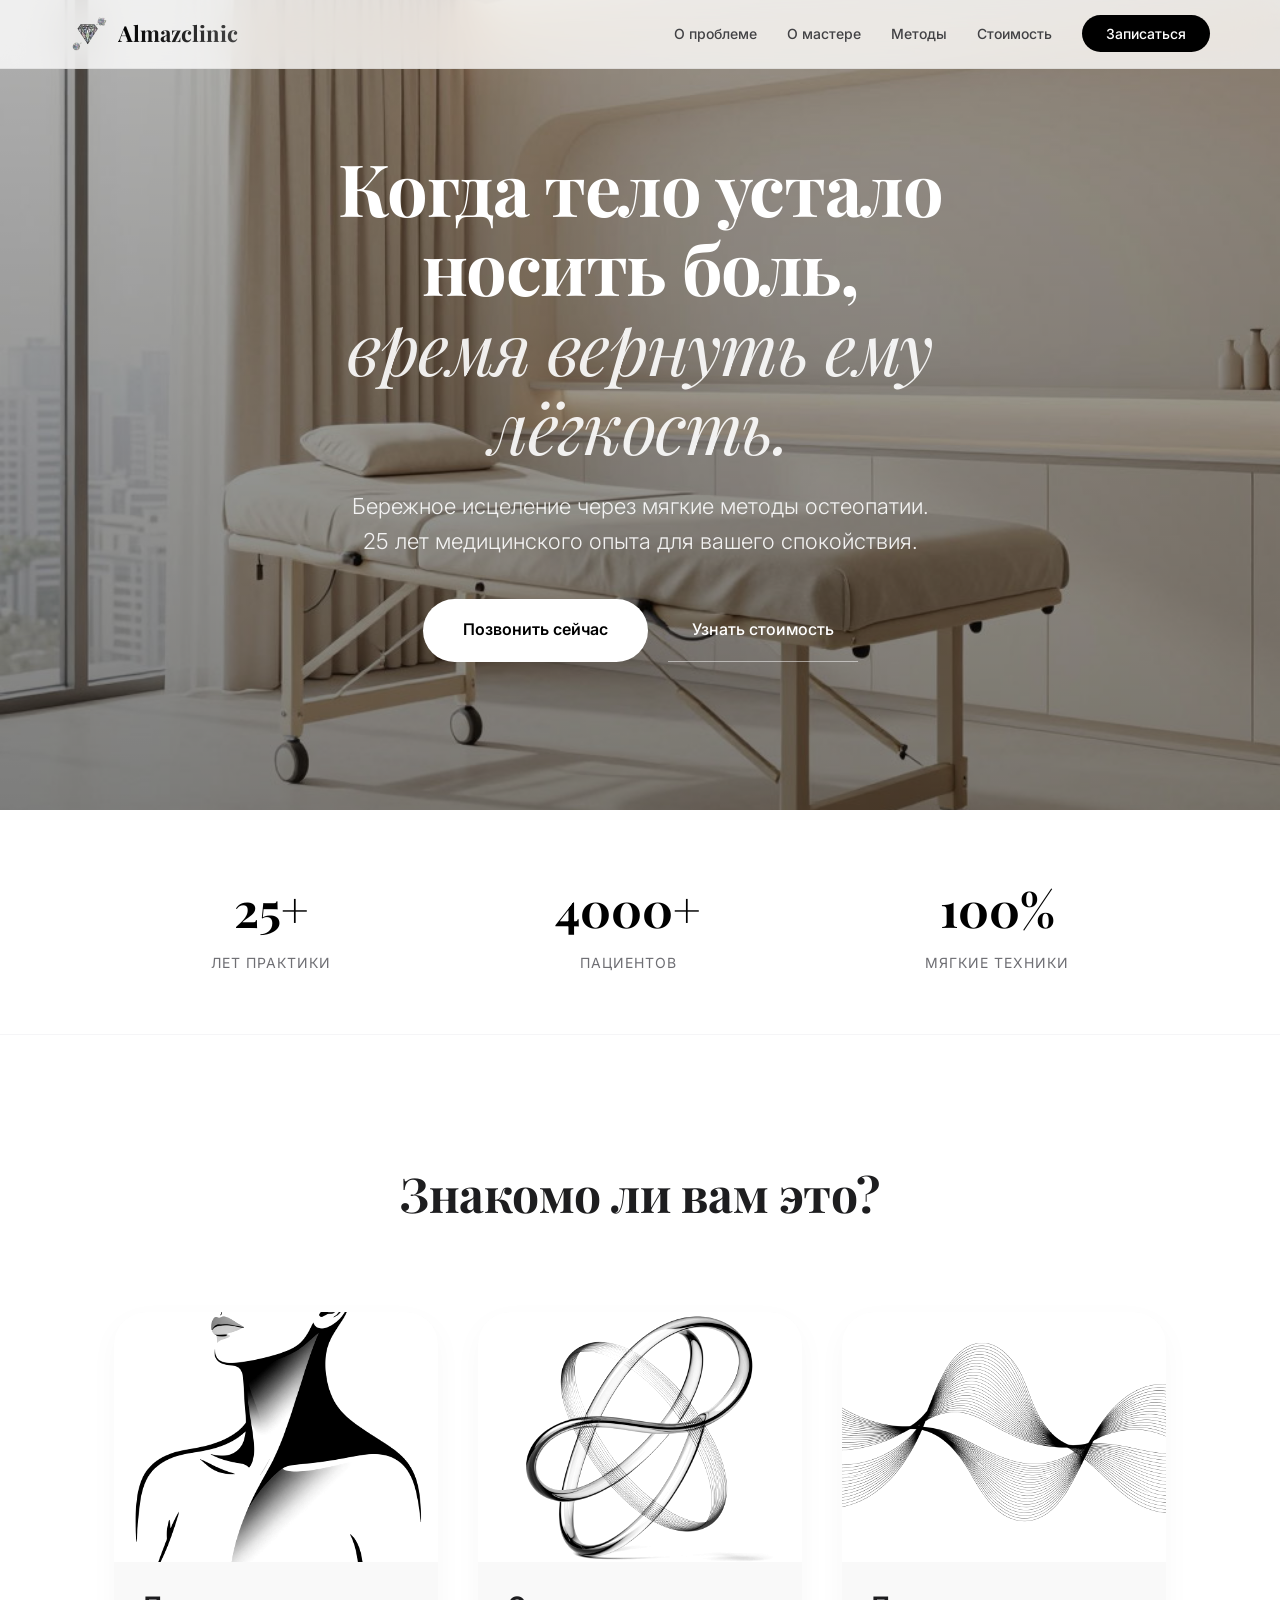
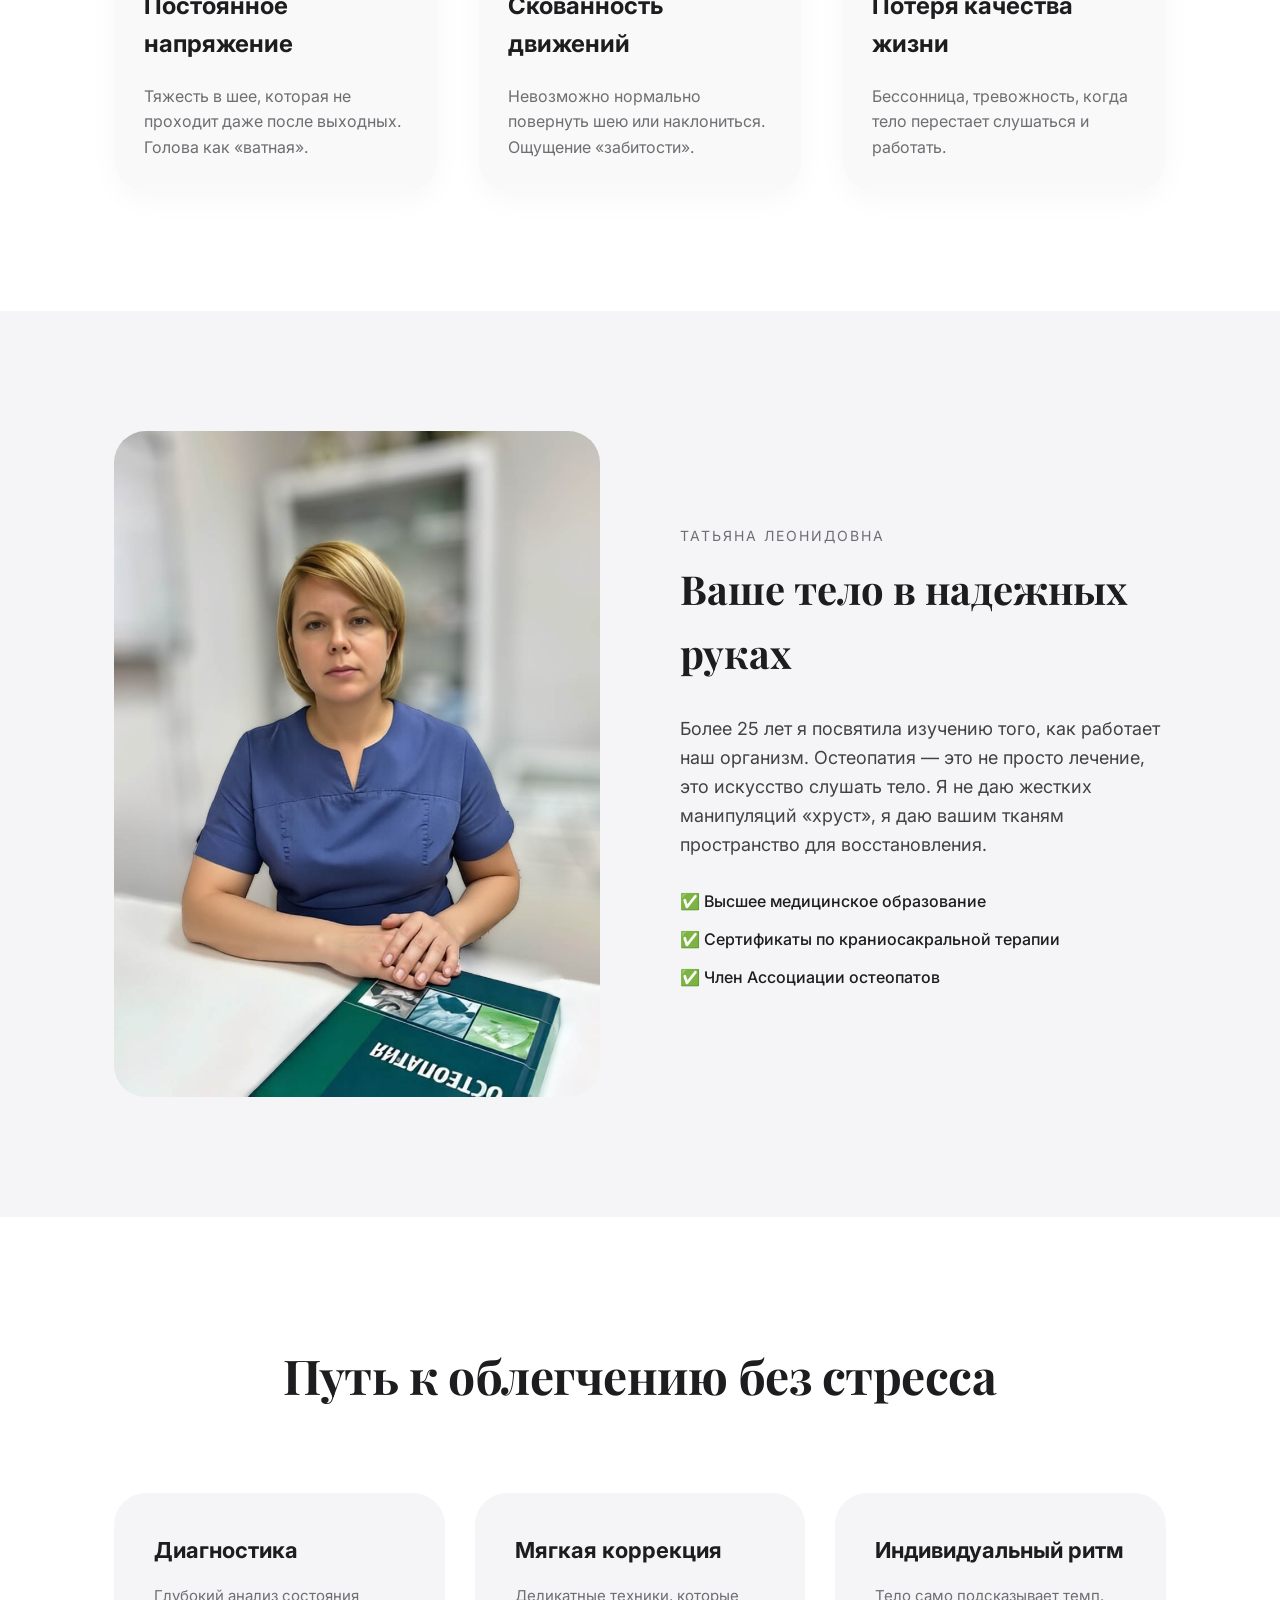
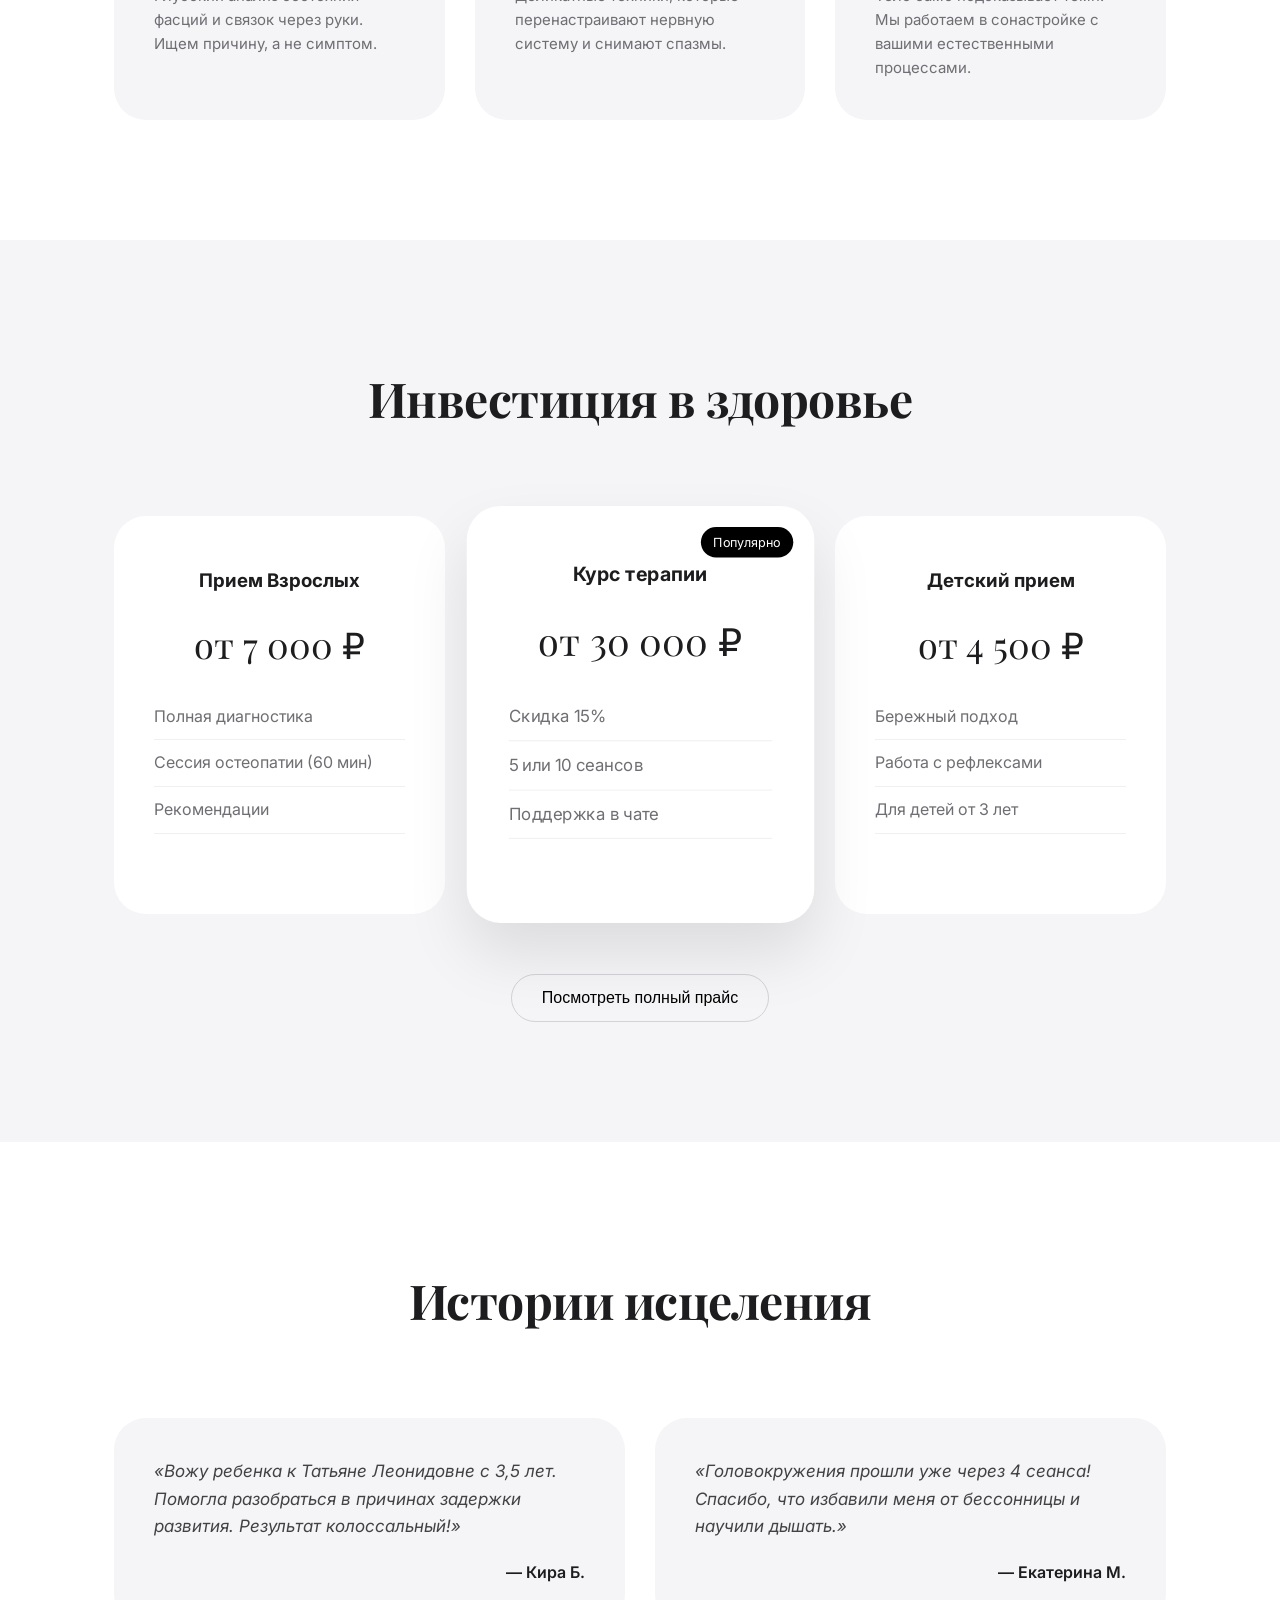
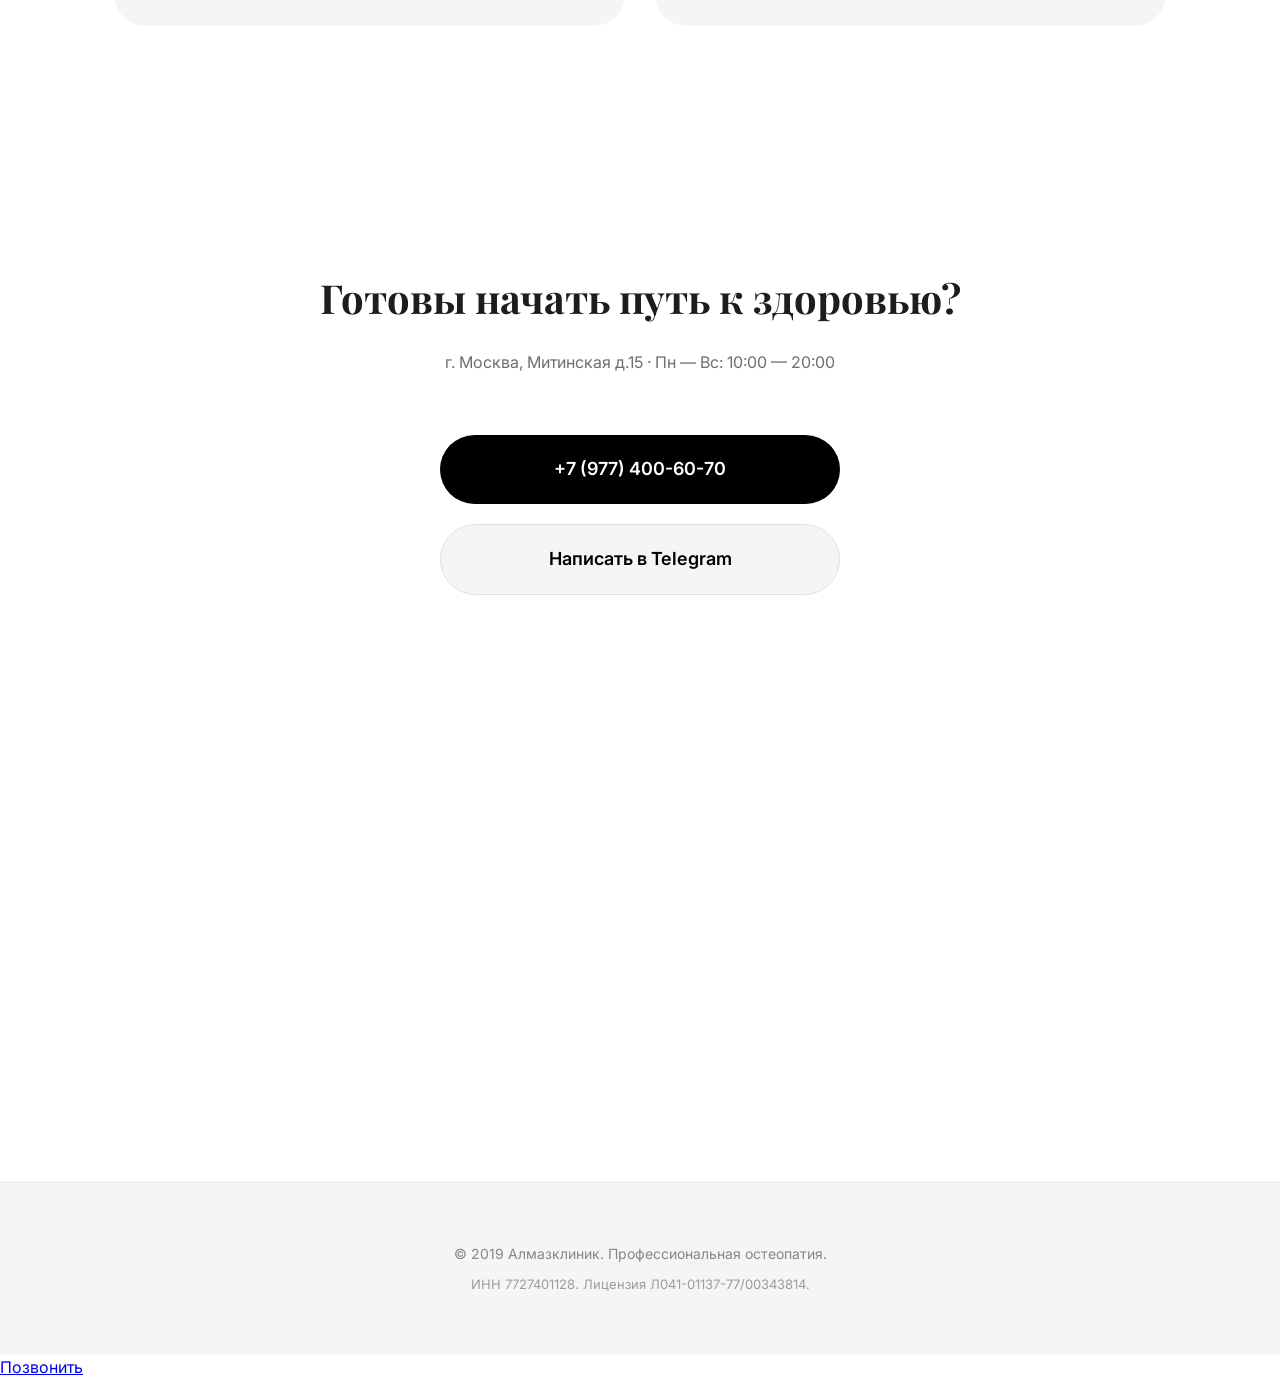
==== index.html @ dd3dc286 "Add files via upload" ====
<!DOCTYPE html>
<html lang="ru">
<head>
    <meta charset="UTF-8">
    <meta name="viewport" content="width=device-width, initial-scale=1.0">
    <title>Алмазклиник | Премиальная остеопатия</title>
    <meta name="description" content="Бережная остеопатия для взрослых и детей. Восстановление здоровья без боли и стресса.">
    
    <!-- Шрифты -->
    <link rel="preconnect" href="https://fonts.googleapis.com">
    <link rel="preconnect" href="https://fonts.gstatic.com" crossorigin>
    <link href="https://fonts.googleapis.com/css2?family=Inter:wght@300;400;500;600&family=Playfair+Display:ital,wght@0,600;1,400&display=swap" rel="stylesheet">
    
    <link rel="stylesheet" href="style.css">
</head>
<body>

    <!-- Навигация -->
    <nav class="navbar">
        <div class="nav-container">
            <a href="#" class="nav-logo">
                <img src="images/logo-new.png" alt="Almazclinic Logo" class="nav-logo-img" onerror="this.style.display='none'">
                <span>Almazclinic</span>
            </a>
            <ul class="nav-links">
                <li><a href="#problem">О проблеме</a></li>
                <li><a href="#about">О мастере</a></li>
                <li><a href="#methods">Методы</a></li>
                <li><a href="#pricing">Стоимость</a></li>
                <li><a href="#contact" class="nav-cta">Записаться</a></li>
            </ul>
            <!-- Мобильное меню -->
            <button class="mobile-menu-btn" aria-label="Меню">
                <span></span><span></span><span></span>
            </button>
        </div>
    </nav>

    <!-- Hero Section -->
    <section class="hero">
        <div class="overlay"></div>
        <div class="hero-content">
            <!-- НОВЫЙ СЛОГАН -->
            <h1 class="hero-title">Когда тело устало носить боль, <br><span class="italic">время вернуть ему лёгкость.</span></h1>
            <p class="hero-subtitle">Бережное исцеление через мягкие методы остеопатии. <br>25 лет медицинского опыта для вашего спокойствия.</p>
            <div class="hero-buttons">
                <a href="tel:+79774006070" class="hero-button">Позвонить сейчас</a>
                <a href="#pricing" class="hero-link">Узнать стоимость</a>
            </div>
        </div>
    </section>

    <!-- Блок Доверия (Цифры) -->
    <section class="trust-bar reveal">
        <div class="container trust-grid">
            <div class="trust-item">
                <span class="trust-number">25+</span>
                <span class="trust-label">лет практики</span>
            </div>
            <div class="trust-item">
                <span class="trust-number">4000+</span>
                <span class="trust-label">пациентов</span>
            </div>
            <div class="trust-item">
                <span class="trust-number">100%</span>
                <span class="trust-label">мягкие техники</span>
            </div>
        </div>
    </section>

    <!-- Блок Проблема (С ИСПРАВЛЕННЫМИ .jpeg) -->
    <section id="problem" class="problem-section reveal">
        <div class="container">
            <h2 class="section-title">Знакомо ли вам это?</h2>
            <div class="problem-grid">
                <!-- Карточка 1 -->
                <div class="problem-item">
                    <div class="problem-img-wrapper">
                        <img src="images/problem-tension.jpeg" alt="Напряжение">
                    </div>
                    <h3>Постоянное напряжение</h3>
                    <p>Тяжесть в шее, которая не проходит даже после выходных. Голова как «ватная».</p>
                </div>
                <!-- Карточка 2 -->
                <div class="problem-item">
                    <div class="problem-img-wrapper">
                        <img src="images/problem-rigidity.jpeg" alt="Скованность">
                    </div>
                    <h3>Скованность движений</h3>
                    <p>Невозможно нормально повернуть шею или наклониться. Ощущение «забитости».</p>
                </div>
                <!-- Карточка 3 -->
                <div class="problem-item">
                    <div class="problem-img-wrapper">
                        <img src="images/problem-fatigue.jpeg" alt="Усталость">
                    </div>
                    <h3>Потеря качества жизни</h3>
                    <p>Бессонница, тревожность, когда тело перестает слушаться и работать.</p>
                </div>
            </div>
        </div>
    </section>

    <!-- Блок О мастере -->
    <section id="about" class="about-section reveal">
        <div class="container about-container">
            <div class="about-image-wrapper">
                <img src="images/doctor-new.jpg" alt="Татьяна Леонидовна" class="doctor-img">
            </div>
            <div class="about-text">
                <span class="subtitle">Татьяна Леонидовна</span>
                <h2 class="about-title">Ваше тело в надежных руках</h2>
                <p class="about-description">
                    Более 25 лет я посвятила изучению того, как работает наш организм. Остеопатия — это не просто лечение, это искусство слушать тело. Я не даю жестких манипуляций «хруст», я даю вашим тканям пространство для восстановления.
                </p>
                <ul class="credentials">
                    <li>✅ Высшее медицинское образование</li>
                    <li>✅ Сертификаты по краниосакральной терапии</li>
                    <li>✅ Член Ассоциации остеопатов</li>
                </ul>
            </div>
        </div>
    </section>

    <!-- Блок Методы (БЕЗ Гомеопатии) -->
    <section id="methods" class="methods-section reveal">
        <div class="container">
            <h2 class="section-title">Путь к облегчению без стресса</h2>
            <div class="methods-grid">
                <div class="method-card">
                    <h3>Диагностика</h3>
                    <p>Глубокий анализ состояния фасций и связок через руки. Ищем причину, а не симптом.</p>
                </div>
                <div class="method-card">
                    <h3>Мягкая коррекция</h3>
                    <p>Деликатные техники, которые перенастраивают нервную систему и снимают спазмы.</p>
                </div>
                <div class="method-card">
                    <h3>Индивидуальный ритм</h3>
                    <p>Тело само подсказывает темп. Мы работаем в сонастройке с вашими естественными процессами.</p>
                </div>
            </div>
        </div>
    </section>

    <!-- Блок Цены -->
    <section id="pricing" class="pricing-section reveal">
        <div class="container">
            <h2 class="section-title">Инвестиция в здоровье</h2>
            <div class="pricing-grid">
                <div class="price-card">
                    <h3>Прием Взрослых</h3>
                    <p class="price-value">от 7 000 ₽</p>
                    <ul class="price-features">
                        <li>Полная диагностика</li>
                        <li>Сессия остеопатии (60 мин)</li>
                        <li>Рекомендации</li>
                    </ul>
                </div>
                <div class="price-card featured">
                    <div class="badge">Популярно</div>
                    <h3>Курс терапии</h3>
                    <p class="price-value">от 30 000 ₽</p>
                    <ul class="price-features">
                        <li>Скидка 15%</li>
                        <li>5 или 10 сеансов</li>
                        <li>Поддержка в чате</li>
                    </ul>
                </div>
                <div class="price-card">
                    <h3>Детский прием</h3>
                    <p class="price-value">от 4 500 ₽</p>
                    <ul class="price-features">
                        <li>Бережный подход</li>
                        <li>Работа с рефлексами</li>
                        <li>Для детей от 3 лет</li>
                    </ul>
                </div>
            </div>
            
            <!-- КНОПКА ПОСЕРЕДИНЕ -->
            <div class="price-action">
                <button id="openPrice" class="btn-secondary">Посмотреть полный прайс</button>
            </div>
        </div>
    </section>
    
    <!-- Блок Отзывы -->
    <section class="testimonials-section reveal">
        <div class="container">
            <h2 class="section-title">Истории исцеления</h2>
            <div class="testimonials-grid">
                <div class="testimonial-card">
                    <p class="testimonial-text">«Вожу ребенка к Татьяне Леонидовне с 3,5 лет. Помогла разобраться в причинах задержки развития. Результат колоссальный!»</p>
                    <p class="testimonial-author">— Кира Б.</p>
                </div>
                <div class="testimonial-card">
                    <p class="testimonial-text">«Головокружения прошли уже через 4 сеанса! Спасибо, что избавили меня от бессонницы и научили дышать.»</p>
                    <p class="testimonial-author">— Екатерина М.</p>
                </div>
            </div>
        </div>
    </section>

    <!-- Блок Контакты -->
    <section id="contact" class="final-contact-section reveal">
        <div class="container">
            <h2 class="final-title">Готовы начать путь к здоровью?</h2>
            <p class="final-subtitle">г. Москва, Митинская д.15 · Пн — Вс: 10:00 — 20:00</p>
            
            <div class="contact-main">
                <div class="contact-buttons">
                    <a href="tel:+79774006070" class="big-phone-button">+7 (977) 400-60-70</a>
                    <a href="https://t.me/+79774006070" class="tg-button">Написать в Telegram</a>
                </div>
            </div>

            <div class="map-wrapper">
                <iframe src="https://www.google.com/maps/embed?pb=!1m18!1m12!1m3!1d2395.456789012345!2d37.369601!3d55.841950!2m3!1f0!2f0!3f0!3m2!1i1024!2i768!4f13.1!3m3!1m2!1s0x0%3A0x0!2zNTXCsDUwJzYzLjAiTiAzN8KwMjInXTAuNiJF!5e0!3m2!1sru!2sru!4v1625000000000!5m2!1sru!2sru" width="100%" height="400" style="border:0; border-radius: 32px;" allowfullscreen="" loading="lazy"></iframe>
            </div>
        </div>
    </section>

    <!-- Футер (С Юридической информацией) -->
    <footer class="footer">
        <div class="container">
            <p>&copy; 2019 Алмазклиник. Профессиональная остеопатия.</p>
            <p class="legal-info">ИНН 7727401128. Лицензия Л041-01137-77/00343814.</p>
        </div>
    </footer>

    <!-- Модальное окно -->
    <div id="priceModal" class="modal-overlay">
        <div class="modal-container">
            <button class="modal-close">&times;</button>
            <div class="modal-content">
                <h2 class="modal-title">Детальный прайс</h2>
                <div id="priceListContainer" class="price-list"></div>
            </div>
        </div>
    </div>

    <!-- Sticky CTA для мобильных -->
    <div class="mobile-sticky-cta">
        <a href="tel:+79774006070" class="sticky-btn">Позвонить</a>
    </div>

    <script src="script.js"></script> 
</body>
</html>
---- style.css ----
/* 1. БАЗОВЫЕ НАСТРОЙКИ И ПЕРЕМЕННЫЕ */
:root {
    --bg-color: #ffffff;
    --bg-alt: #f5f5f7;
    --text-main: #1d1d1f;
    --text-gray: #6e6e73;
    --accent: #1d1d1f;
    --radius: 32px;
    --transition: 0.5s cubic-bezier(0.23, 1, 0.32, 1);
}

* { margin: 0; padding: 0; box-sizing: border-box; }

html { scroll-behavior: smooth; }

body {
    font-family: 'Inter', sans-serif;
    background-color: var(--bg-color);
    color: var(--text-main);
    line-height: 1.6;
    overflow-x: hidden;
    -webkit-font-smoothing: antialiased;
}

.container {
    max-width: 1100px;
    margin: 0 auto;
    padding: 0 24px;
}

/* 2. НАВИГАЦИЯ */
.navbar {
    position: fixed;
    top: 0;
    width: 100%;
    background: rgba(255, 255, 255, 0.8);
    backdrop-filter: blur(20px) saturate(180%);
    -webkit-backdrop-filter: blur(20px) saturate(180%);
    z-index: 1000;
    border-bottom: 1px solid rgba(0, 0, 0, 0.05);
    padding: 14px 0;
}

.nav-container {
    max-width: 1200px;
    margin: 0 auto;
    padding: 0 30px;
    display: flex;
    justify-content: space-between;
    align-items: center;
}

.nav-logo {
    display: flex;
    align-items: center;
    gap: 10px;
    text-decoration: none;
}

.nav-logo-img { height: 40px; width: auto; }

.nav-logo span {
    font-family: 'Playfair Display', serif;
    font-size: 22px;
    font-weight: 700;
    background: linear-gradient(90deg, #000, #444);
    -webkit-background-clip: text;
    -webkit-text-fill-color: transparent;
}

.nav-links { display: flex; gap: 30px; list-style: none; align-items: center; }

.nav-links a {
    text-decoration: none;
    color: #424245;
    font-size: 14px;
    font-weight: 500;
    transition: color 0.3s ease;
}

.nav-links a:hover { color: #000; }

.nav-cta {
    background: #000;
    color: #fff !important;
    padding: 10px 24px;
    border-radius: 50px;
    font-weight: 500;
}

.mobile-menu-btn { display: none; background: none; border: none; cursor: pointer; }

/* 3. HERO SECTION */
.hero {
    position: relative;
    height: 90vh;
    min-height: 600px;
    display: flex;
    align-items: center;
    justify-content: center;
    text-align: center;
    /* СЮДА ФОН */
    background: url('images/bg-new.jpg') no-repeat center center / cover;
}

.overlay {
    position: absolute;
    inset: 0;
    background: linear-gradient(180deg, rgba(0,0,0,0.3) 0%, rgba(0,0,0,0.5) 100%);
}

.hero-content {
    position: relative;
    z-index: 2;
    max-width: 800px;
    padding: 0 20px;
    color: #fff;
}

.hero-title {
    font-family: 'Playfair Display', serif;
    font-size: clamp(42px, 6vw, 72px);
    line-height: 1.1;
    margin-bottom: 24px;
    letter-spacing: -0.02em;
}

.hero-title .italic { font-style: italic; font-weight: 400; opacity: 0.9; }

.hero-subtitle {
    font-size: clamp(18px, 2.5vw, 22px);
    font-weight: 300;
    margin-bottom: 40px;
    opacity: 0.9;
}

.hero-buttons { display: flex; gap: 20px; justify-content: center; flex-wrap: wrap; }

.hero-button {
    padding: 18px 40px;
    background: #fff;
    color: #000;
    text-decoration: none;
    border-radius: 50px;
    font-weight: 600;
    transition: var(--transition);
}

.hero-button:hover { transform: scale(1.05); box-shadow: 0 10px 30px rgba(0,0,0,0.2); }

.hero-link {
    padding: 18px 24px;
    color: #fff;
    text-decoration: none;
    border-bottom: 1px solid rgba(255,255,255,0.5);
    font-weight: 500;
}

/* 4. TRUST BAR */
.trust-bar {
    padding: 60px 0;
    background: var(--bg-color);
    border-bottom: 1px solid #f5f5f7;
}

.trust-grid {
    display: flex;
    justify-content: space-around;
    flex-wrap: wrap;
    gap: 30px;
    text-align: center;
}

.trust-number { display: block; font-family: 'Playfair Display', serif; font-size: 48px; font-weight: 700; color: #000; }
.trust-label { font-size: 14px; color: var(--text-gray); text-transform: uppercase; letter-spacing: 1px; margin-top: 5px; display: block; }

/* 5. ОБЩИЕ СЕКЦИИ */
section { padding: 120px 0; }
.section-title { font-family: 'Playfair Display', serif; font-size: clamp(32px, 4vw, 48px); text-align: center; margin-bottom: 80px; letter-spacing: -0.01em; }

/* 6. PROBLEM SECTION (НОВЫЕ КАРТИНКИ) */
.problem-section { background: #fff; }
.problem-grid { display: grid; grid-template-columns: repeat(auto-fit, minmax(300px, 1fr)); gap: 40px; }

.problem-item { 
    padding: 0; 
    border-radius: var(--radius); 
    overflow: hidden; 
    height: 100%; 
    background: #f9f9f9; 
    transition: var(--transition);
    box-shadow: 0 10px 30px rgba(0,0,0,0.03);
}

.problem-item:hover { transform: translateY(-5px); }

.problem-img-wrapper {
    height: 220px;
    width: 100%;
    overflow: hidden;
    /* Делаем картинки черно-белыми для стиля, если они цветные */
    filter: grayscale(100%) contrast(1.2); 
}

.problem-img-wrapper img {
    width: 100%;
    height: 100%;
    object-fit: cover;
    transition: transform 0.6s ease;
}

.problem-item:hover .problem-img-wrapper img { transform: scale(1.05); }

.problem-item h3 { padding: 25px 30px 10px; font-size: 24px; }
.problem-item p { padding: 10px 30px 30px; color: var(--text-gray); }

/* 7. ABOUT SECTION */
.about-section { background: var(--bg-alt); }
.about-container { display: flex; gap: 80px; align-items: center; }

.about-image-wrapper { flex: 1; border-radius: var(--radius); overflow: hidden; max-width: 500px; margin: 0 auto; }
.doctor-img { width: 100%; height: auto; display: block; object-fit: cover; }

.about-text { flex: 1; }
.about-text .subtitle { font-size: 14px; text-transform: uppercase; letter-spacing: 2px; color: var(--text-gray); display: block; margin-bottom: 10px; }
.about-title { font-family: 'Playfair Display', serif; font-size: 40px; margin-bottom: 30px; }
.about-description { font-size: 18px; margin-bottom: 30px; color: #424245; }
.credentials { list-style: none; }
.credentials li { margin-bottom: 12px; font-size: 16px; font-weight: 500; }

/* 8. METHODS (БЕЗ Гомеопатии) */
.methods-section { background: #fff; }
.methods-grid { display: grid; grid-template-columns: repeat(auto-fit, minmax(280px, 1fr)); gap: 30px; }
.method-card { background: var(--bg-alt); padding: 40px; border-radius: var(--radius); transition: var(--transition); }
.method-card:hover { transform: translateY(-8px); box-shadow: 0 20px 40px rgba(0,0,0,0.06); }
.method-card h3 { font-size: 22px; margin-bottom: 15px; }
.method-card p { color: var(--text-gray); font-size: 15px; }

/* 9. PRICING */
.pricing-section { background: var(--bg-alt); }
.pricing-grid { display: grid; grid-template-columns: repeat(auto-fit, minmax(300px, 1fr)); gap: 30px; margin-bottom: 50px; }

.price-card { background: #fff; padding: 50px 40px; border-radius: var(--radius); text-align: center; position: relative; transition: var(--transition); }
.price-card.featured { transform: scale(1.05); box-shadow: 0 30px 60px rgba(0,0,0,0.1); z-index: 2; }
.price-card.featured .badge { position: absolute; top: 20px; right: 20px; background: #000; color: #fff; padding: 5px 12px; border-radius: 20px; font-size: 12px; }

.price-value { font-family: 'Playfair Display', serif; font-size: 36px; margin: 20px 0; }
.price-features { list-style: none; margin-bottom: 30px; text-align: left; }
.price-features li { padding: 10px 0; border-bottom: 1px solid #f0f0f0; color: #6e6e73; }

/* КНОПКА ПОСЕРЕДИНЕ */
.price-action {
    margin-top: 60px;
    display: flex;
    justify-content: center;
}

.btn-secondary {
    background: transparent;
    border: 1px solid #d2d2d7;
    padding: 14px 30px;
    border-radius: 50px;
    font-size: 16px;
    cursor: pointer;
    transition: var(--transition);
}
.btn-secondary:hover { border-color: #000; background: #fff; }

/* 10. TESTIMONIALS */
.testimonials-section { background: #fff; }
.testimonials-grid { display: grid; grid-template-columns: repeat(auto-fit, minmax(300px, 1fr)); gap: 30px; }
.testimonial-card { background: var(--bg-alt); padding: 40px; border-radius: var(--radius); }
.testimonial-text { font-style: italic; font-size: 17px; margin-bottom: 20px; color: #424245; }
.testimonial-author { font-weight: 600; text-align: right; }

/* 11. CONTACTS */
.final-contact-section { background: #fff; }
.final-title { font-family: 'Playfair Display', serif; font-size: 40px; text-align: center; margin-bottom: 20px; }
.final-subtitle { text-align: center; color: var(--text-gray); margin-bottom: 60px; }

.contact-buttons { display: flex; flex-direction: column; gap: 20px; max-width: 400px; margin: 0 auto; }

.big-phone-button, .tg-button {
    display: flex; align-items: center; justify-content: center;
    padding: 20px; border-radius: 50px; text-decoration: none; font-weight: 600; font-size: 18px; transition: var(--transition);
}
.big-phone-button { background: #000; color: #fff; }
.tg-button { background: #f5f5f7; color: #000; border: 1px solid #e0e0e0; }
.big-phone-button:hover { transform: scale(1.02); }
.tg-button:hover { background: #e8e8ed; }

.map-wrapper { max-width: 1050px; margin: 60px auto 0; overflow: hidden; }

/* 12. MODAL */
.modal-overlay {
    position: fixed; inset: 0; background: rgba(255,255,255,0.6);
    backdrop-filter: blur(12px); z-index: 2000;
    display: flex; align-items: center; justify-content: center;
    opacity: 0; pointer-events: none; transition: var(--transition);
}
.modal-overlay.active { opacity: 1; pointer-events: auto; }

.modal-container {
    background: #fff; width: 90%; max-width: 600px; max-height: 85vh;
    border-radius: 32px; padding: 40px; position: relative;
    transform: scale(0.95); transition: var(--transition);
    overflow-y: auto; box-shadow: 0 40px 80px rgba(0,0,0,0.1);
}
.modal-overlay.active .modal-container { transform: scale(1); }

.modal-close { position: absolute; top: 20px; right: 25px; border: none; background: none; font-size: 30px; cursor: pointer; color: #86868b; }
.modal-title { font-family: 'Playfair Display', serif; font-size: 28px; margin-bottom: 30px; text-align: center; }
.price-list { padding-right: 5px; }
.price-category { margin-bottom: 25px; }
.category-title { font-size: 14px; text-transform: uppercase; letter-spacing: 1px; color: #86868b; margin-bottom: 10px; border-bottom: 1px solid #eee; padding-bottom: 5px; }
.price-row { display: flex; justify-content: space-between; padding: 12px 0; border-bottom: 1px solid #f5f5f7; }
.service-cost { font-weight: 600; }

/* 13. FOOTER (ЮРИДИЧЕСКАЯ ИНФО) */
.footer { background: var(--bg-alt); padding: 60px 0; text-align: center; color: #86868b; font-size: 14px; border-top: 1px solid #e8e8ed; }
.legal-info { margin-top: 8px; font-size: 13px; opacity: 0.8; }

/* 14. АНИМАЦИИ */
.reveal { opacity: 0; transform: translateY(40px); transition: all 0.8s cubic-bezier(0.22, 1, 0.36, 1); }
.reveal-visible { opacity: 1; transform: translateY(0); }

/* 15. RESPONSIVE */
@media (max-width: 900px) {
    .about-container { flex-direction: column; text-align: center; }
    .about-text { text-align: center; }
    .about-image-wrapper { margin-bottom: 30px; }
}

@media (max-width: 768px) {
    .nav-links { display: none; }
    .hero-title { font-size: 38px; }
    .section-title { font-size: 32px; margin-bottom: 50px; }
    .price-card.featured { transform: scale(1); }
    
    .mobile-sticky-cta {
        position: fixed; bottom: 20px; left: 50%; transform: translateX(-50%);
        width: 90%; z-index: 900; display: flex; justify-content: center;
        transition: transform 0.4s ease;
    }
    .sticky-btn {
        width: 100%; padding: 16px; background: #000; color: #fff;
        border-radius: 50px; text-decoration: none; text-align: center;
        font-weight: 600; box-shadow: 0 10px 30px rgba(0,0,0,0.2);
    }
}

@media (prefers-reduced-motion: reduce) {
    * { animation: none !important; transition: none !important; }
}
/* 6. PROBLEM SECTION (ИСПРАВЛЕНИЯ) */
.problem-section { background: #fff; }
.problem-grid { display: grid; grid-template-columns: repeat(auto-fit, minmax(300px, 1fr)); gap: 40px; }

.problem-item { 
    padding: 0; 
    border-radius: var(--radius); 
    overflow: hidden; 
    height: 100%; 
    background: #f9f9f9; 
    transition: var(--transition);
    box-shadow: 0 10px 30px rgba(0,0,0,0.03);
}

.problem-item:hover { transform: translateY(-5px); }

/* Обертка картинки */
.problem-img-wrapper {
    width: 100%;
    height: 250px; /* Фиксируем высоту для аккуратности */
    overflow: hidden;
    /* Делаем картинки черно-белыми для стиля */
    filter: grayscale(100%) contrast(1.1); 
    transition: all 0.5s ease;
}

/* Сама картинка */
.problem-img-wrapper img {
    width: 100%;
    height: 100%;
    object-fit: cover; /* Картинка заполняет блок, не растягиваясь */
    transition: transform 0.6s ease;
}

.problem-item:hover .problem-img-wrapper {
    filter: grayscale(0%) contrast(1.1); /* При наведении становится цветной (если они цветные) или ярче */
}

.problem-item:hover .problem-img-wrapper img { transform: scale(1.05); }

.problem-item h3 { padding: 25px 30px 10px; font-size: 24px; }
.problem-item p { padding: 10px 30px 30px; color: var(--text-gray); }
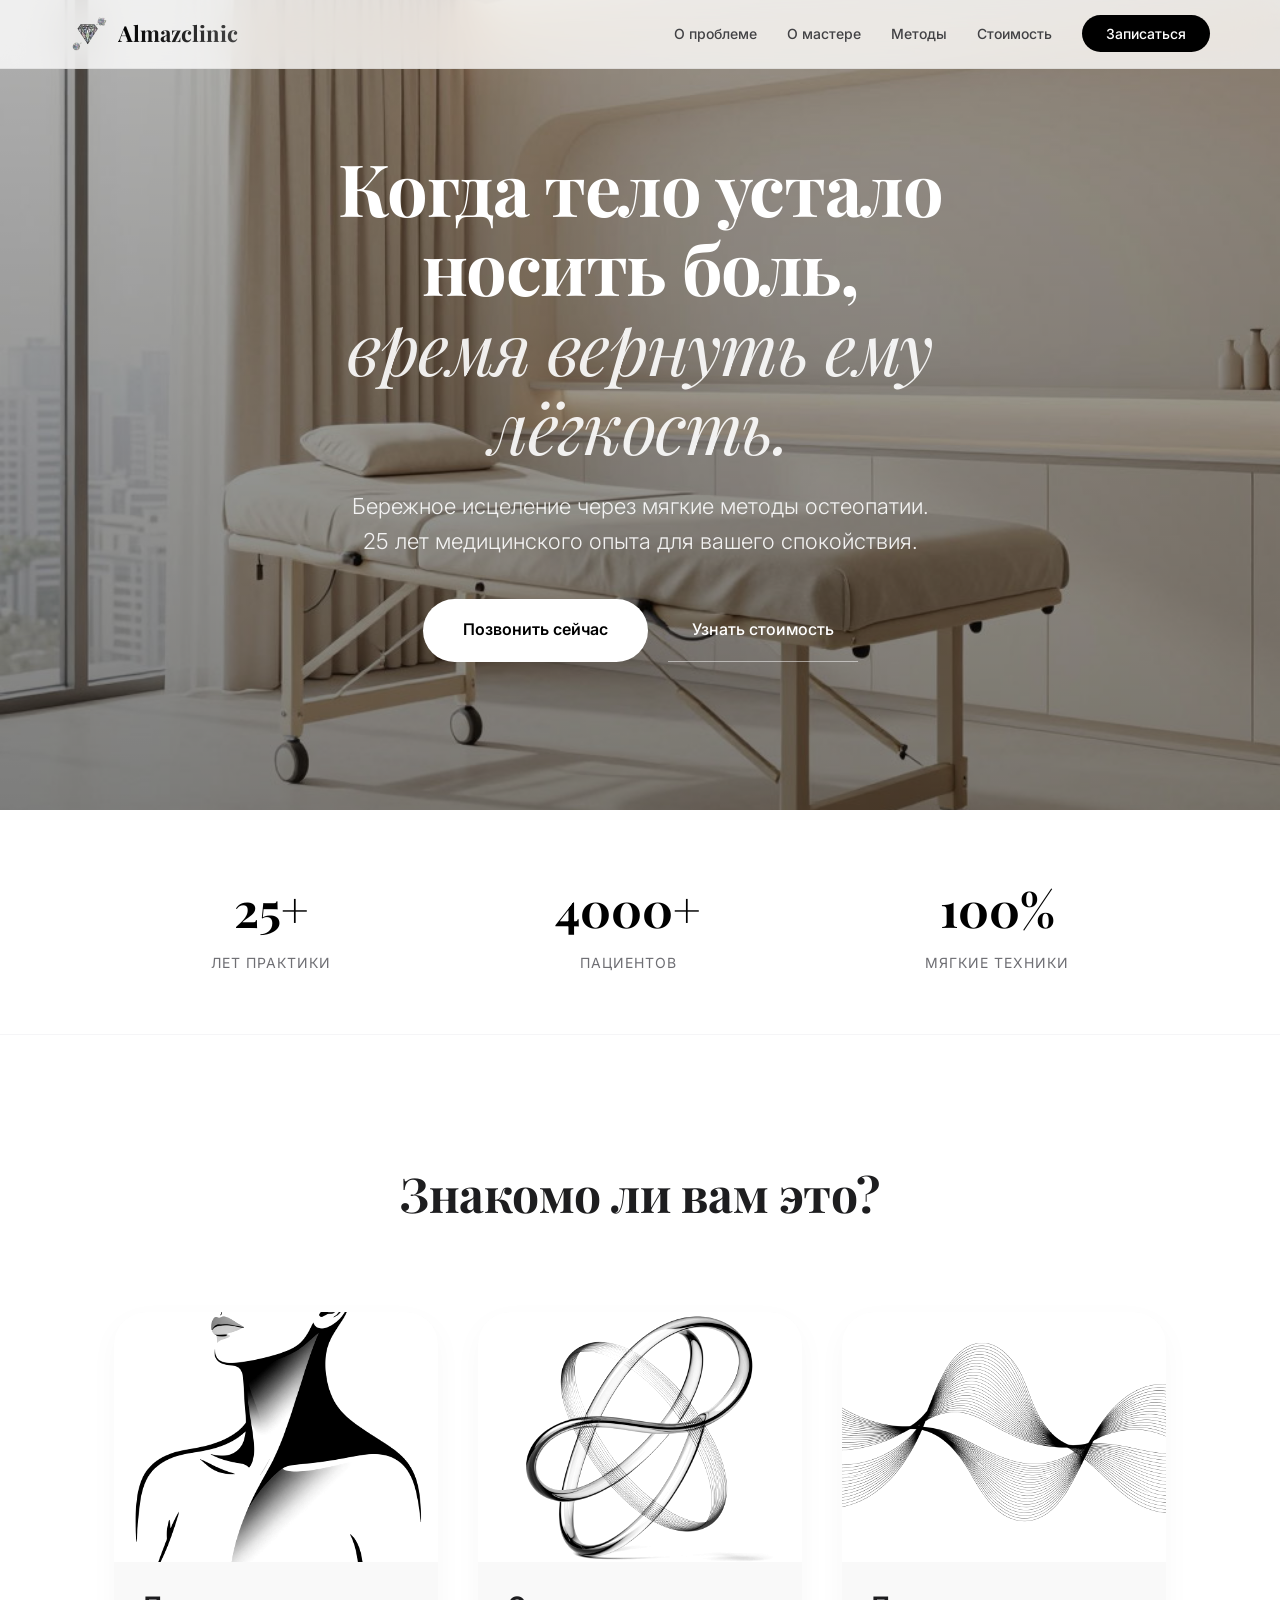
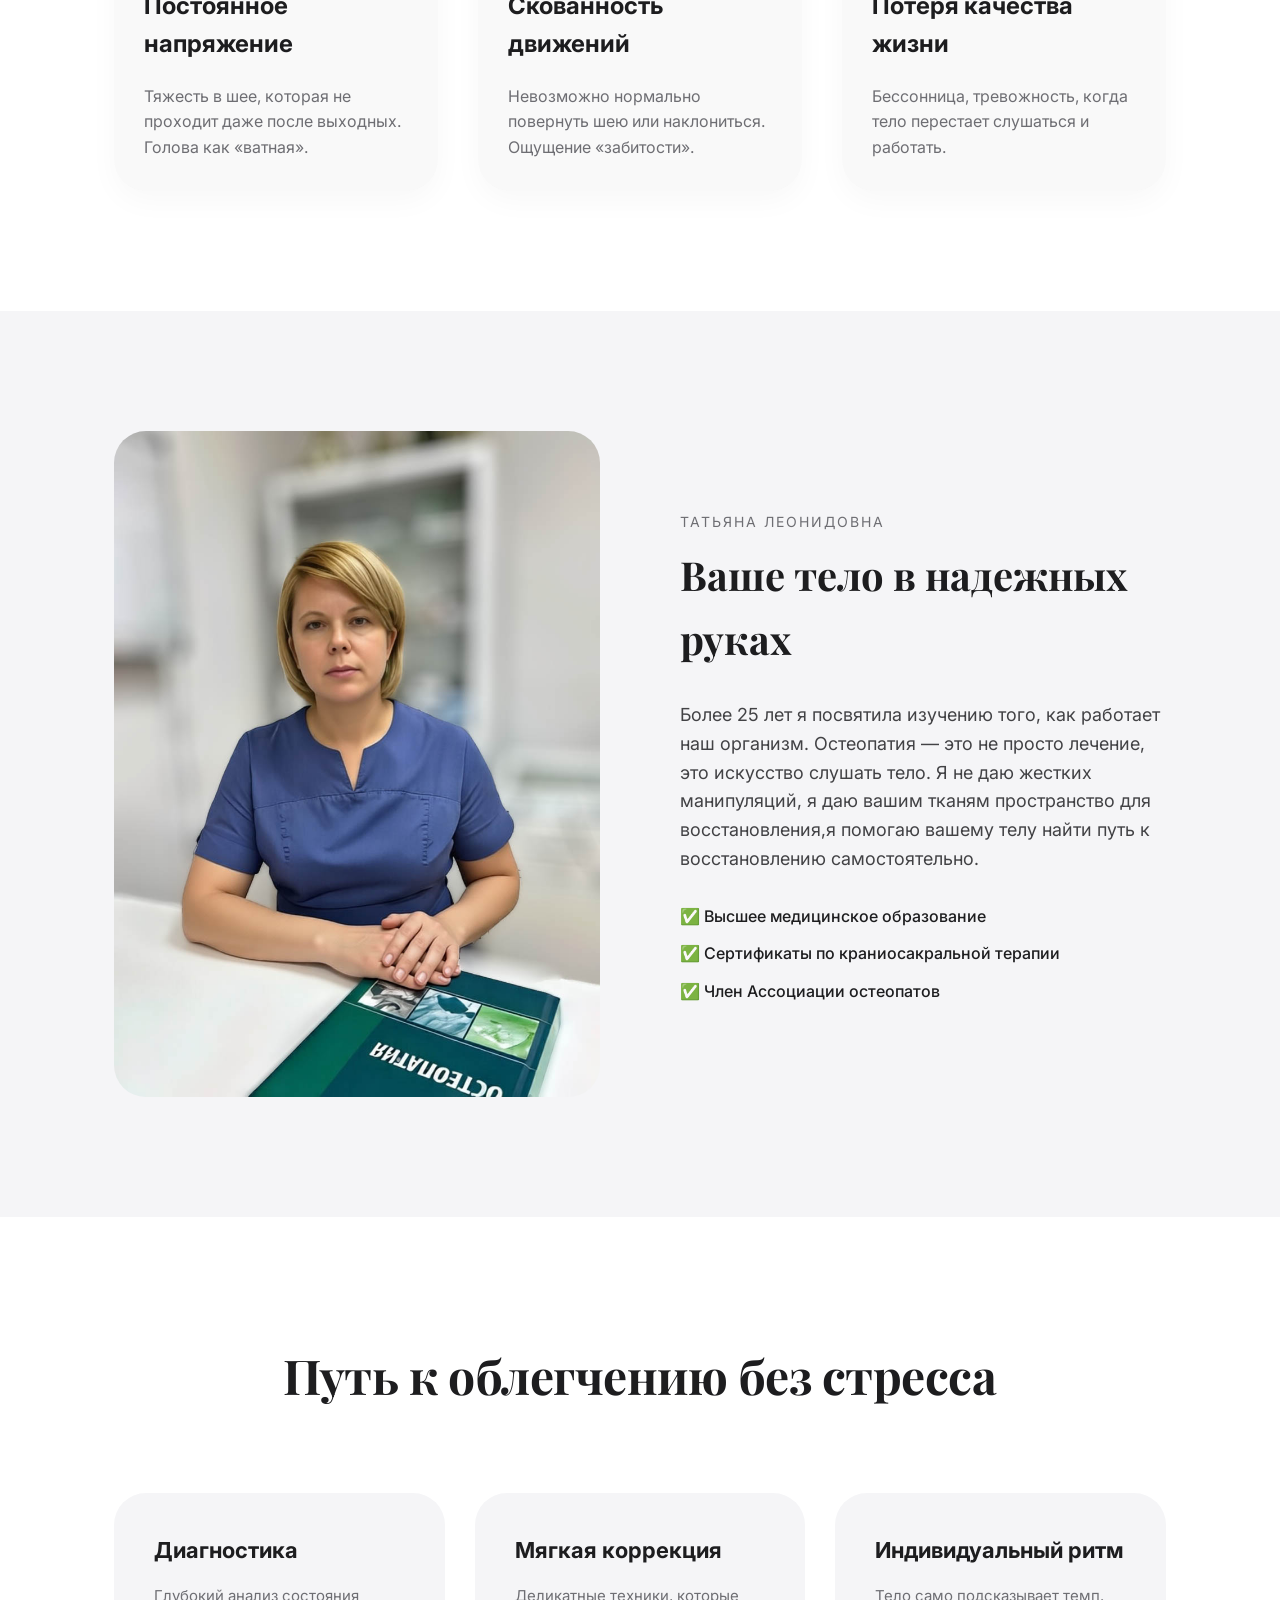
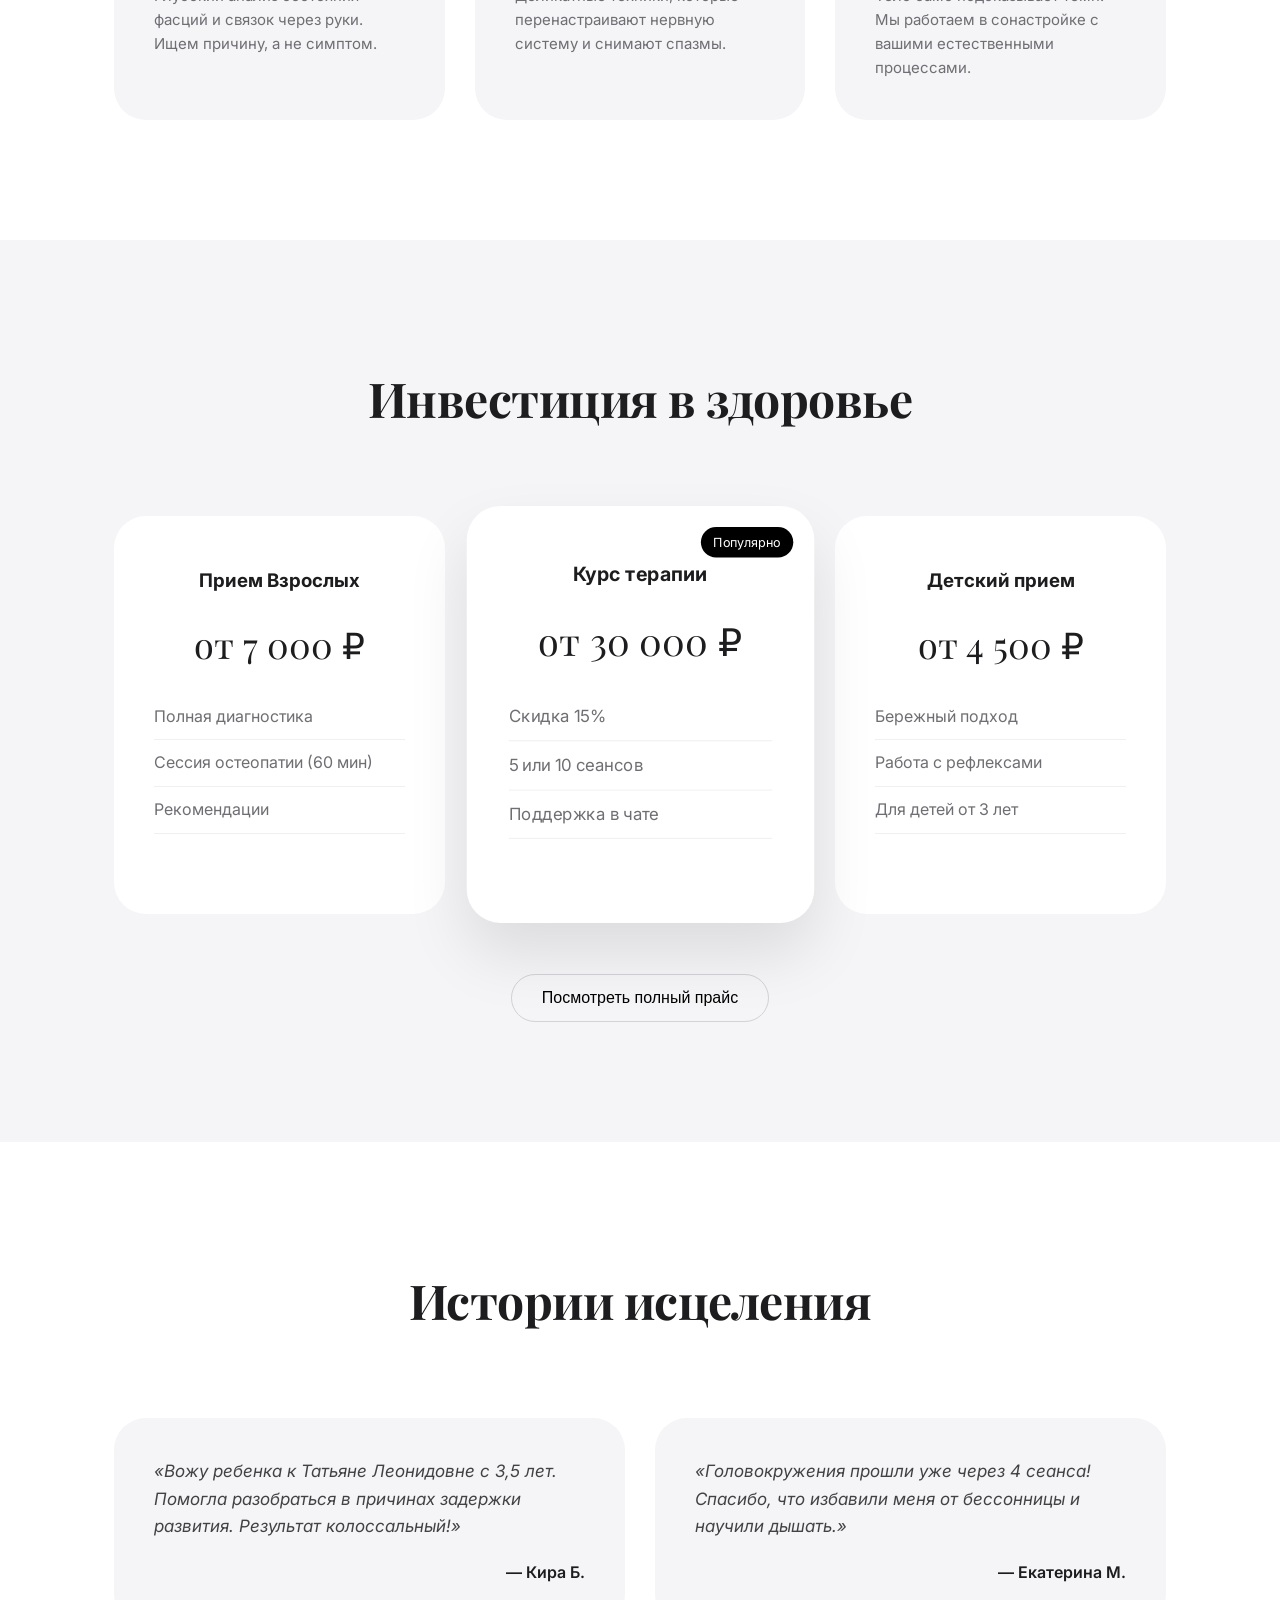
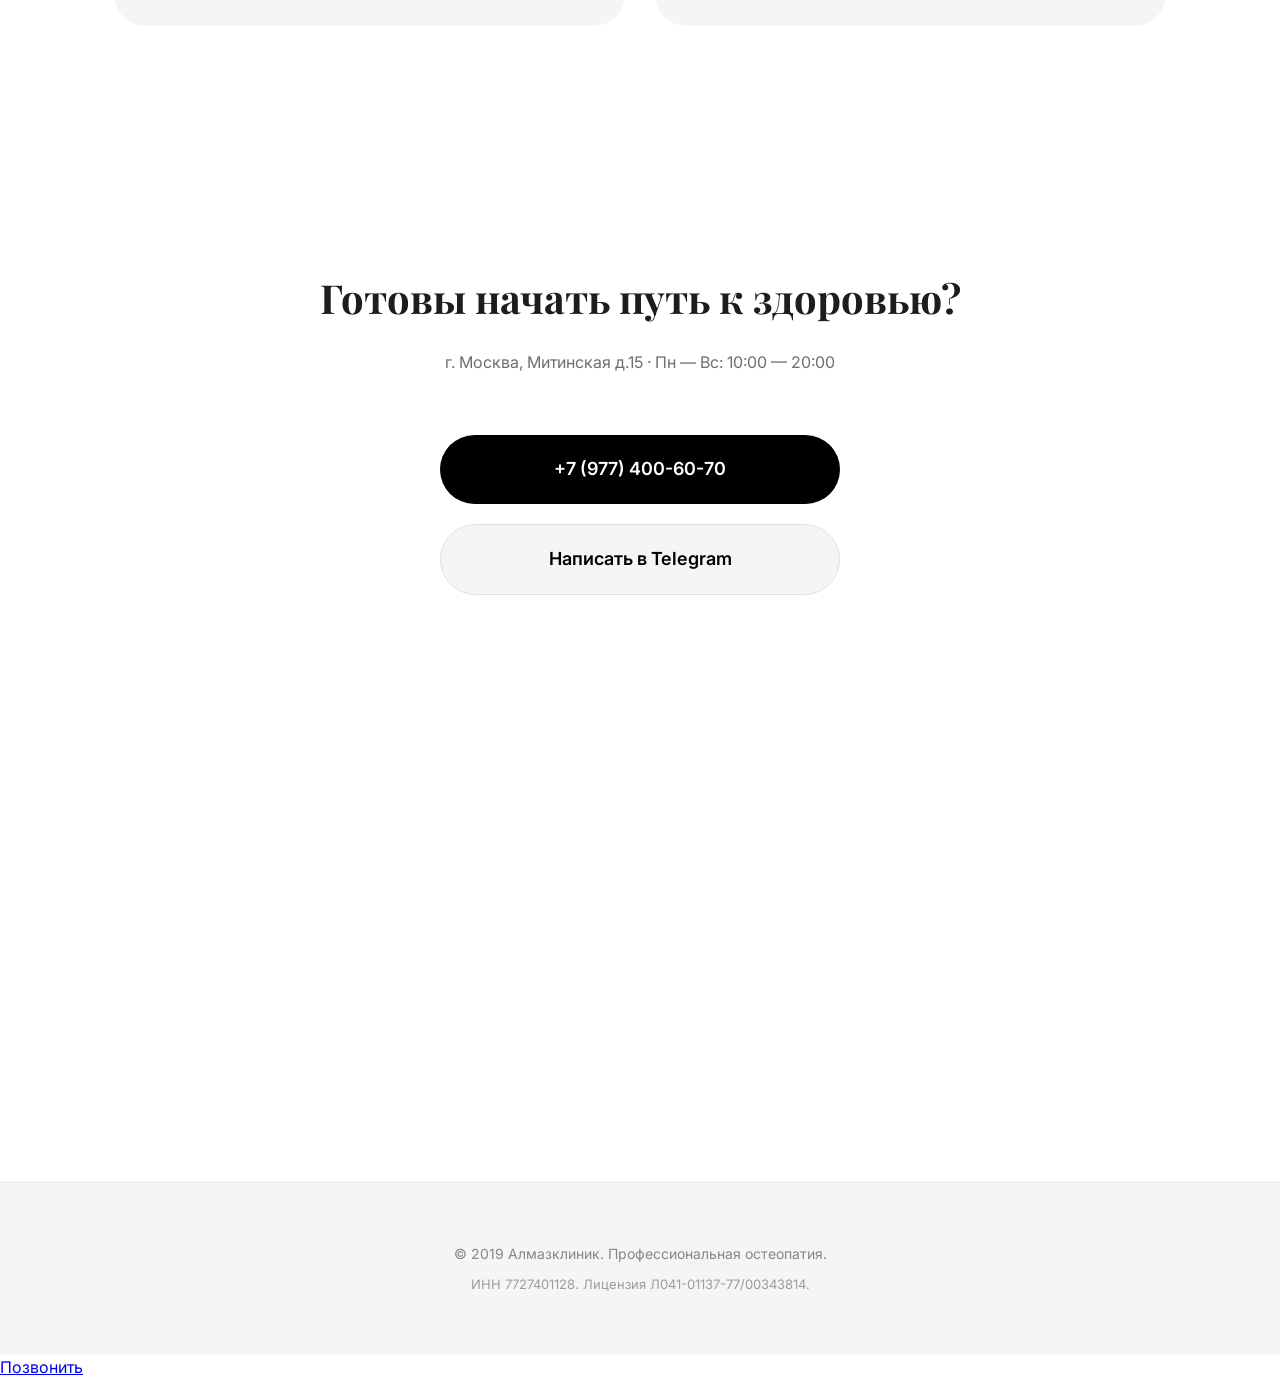
==== commit a65cff0e: "Update index.html" ====
--- a/index.html
+++ b/index.html
@@ -111,7 +111,7 @@
                 <span class="subtitle">Татьяна Леонидовна</span>
                 <h2 class="about-title">Ваше тело в надежных руках</h2>
                 <p class="about-description">
-                    Более 25 лет я посвятила изучению того, как работает наш организм. Остеопатия — это не просто лечение, это искусство слушать тело. Я не даю жестких манипуляций «хруст», я даю вашим тканям пространство для восстановления.
+                    Более 25 лет я посвятила изучению того, как работает наш организм. Остеопатия — это не просто лечение, это искусство слушать тело. Я не даю жестких манипуляций, я даю вашим тканям пространство для восстановления,я помогаю вашему телу найти путь к восстановлению самостоятельно.
                 </p>
                 <ul class="credentials">
                     <li>✅ Высшее медицинское образование</li>
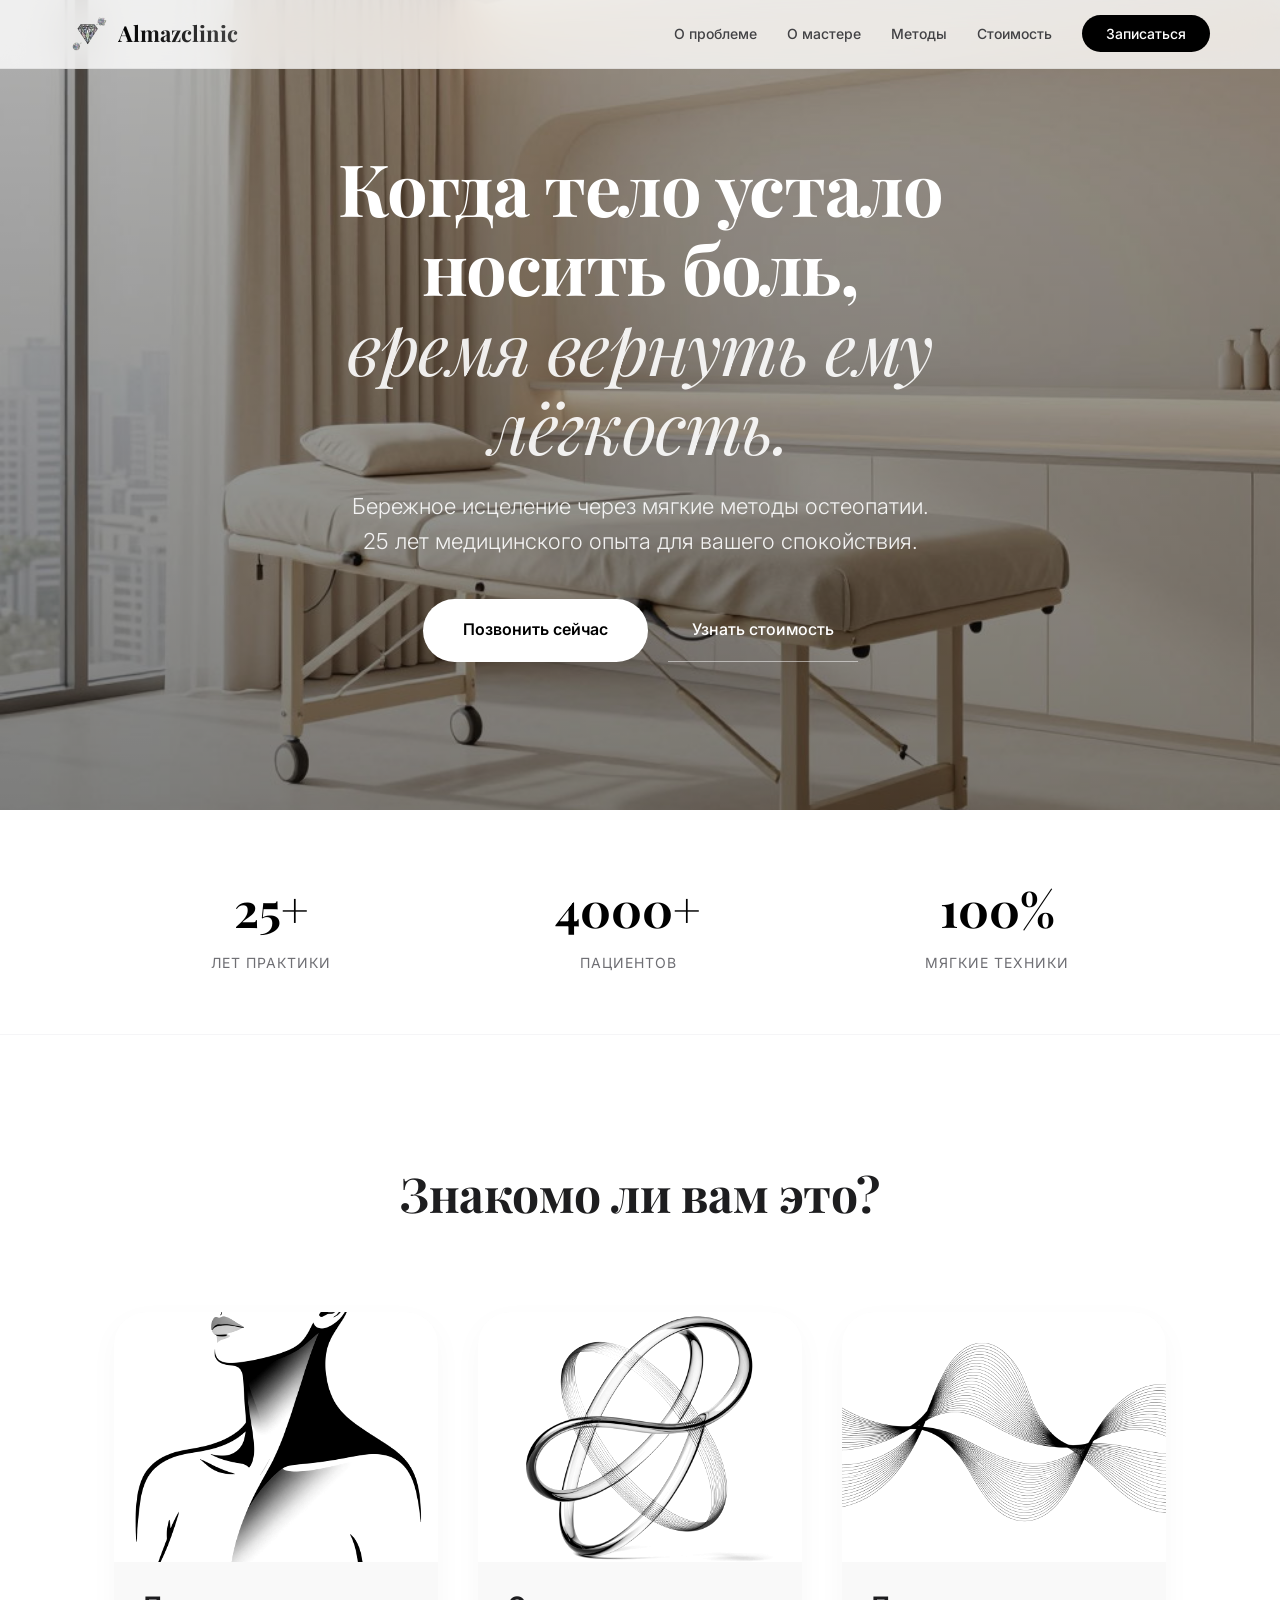
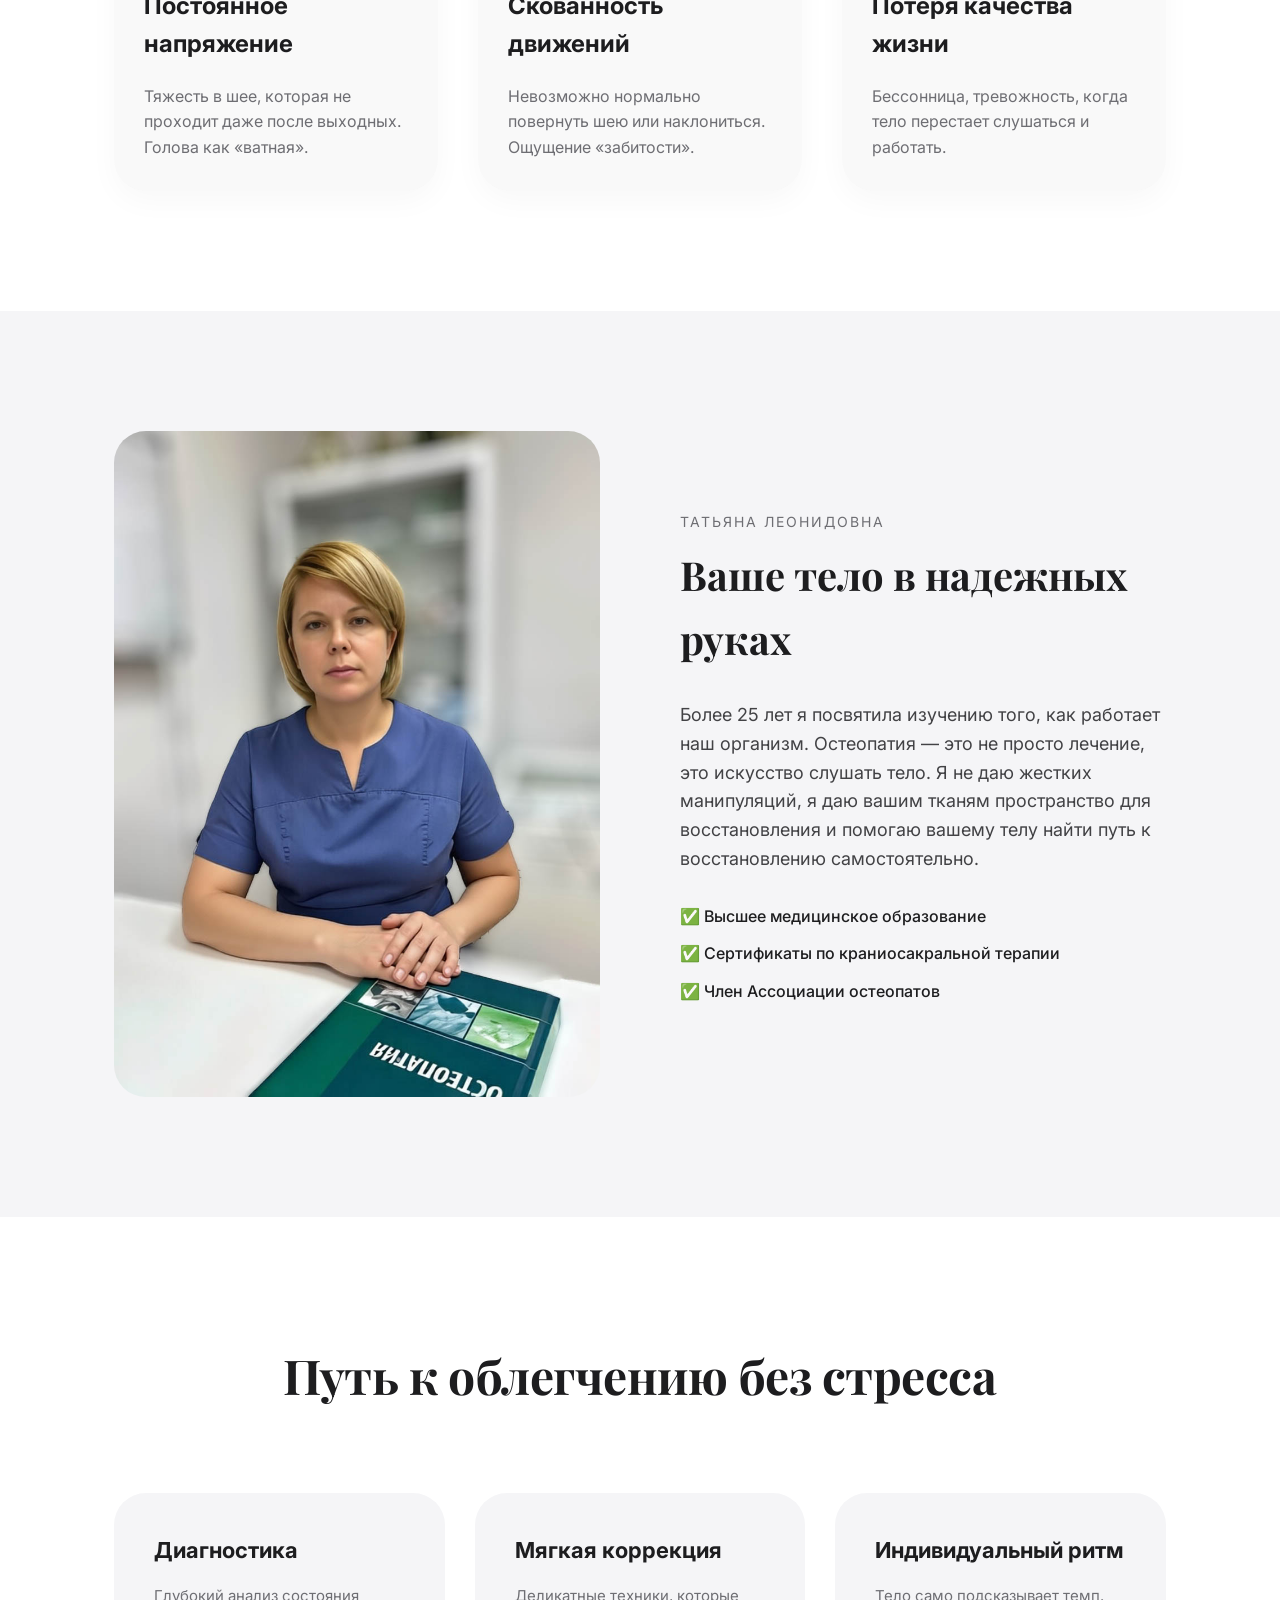
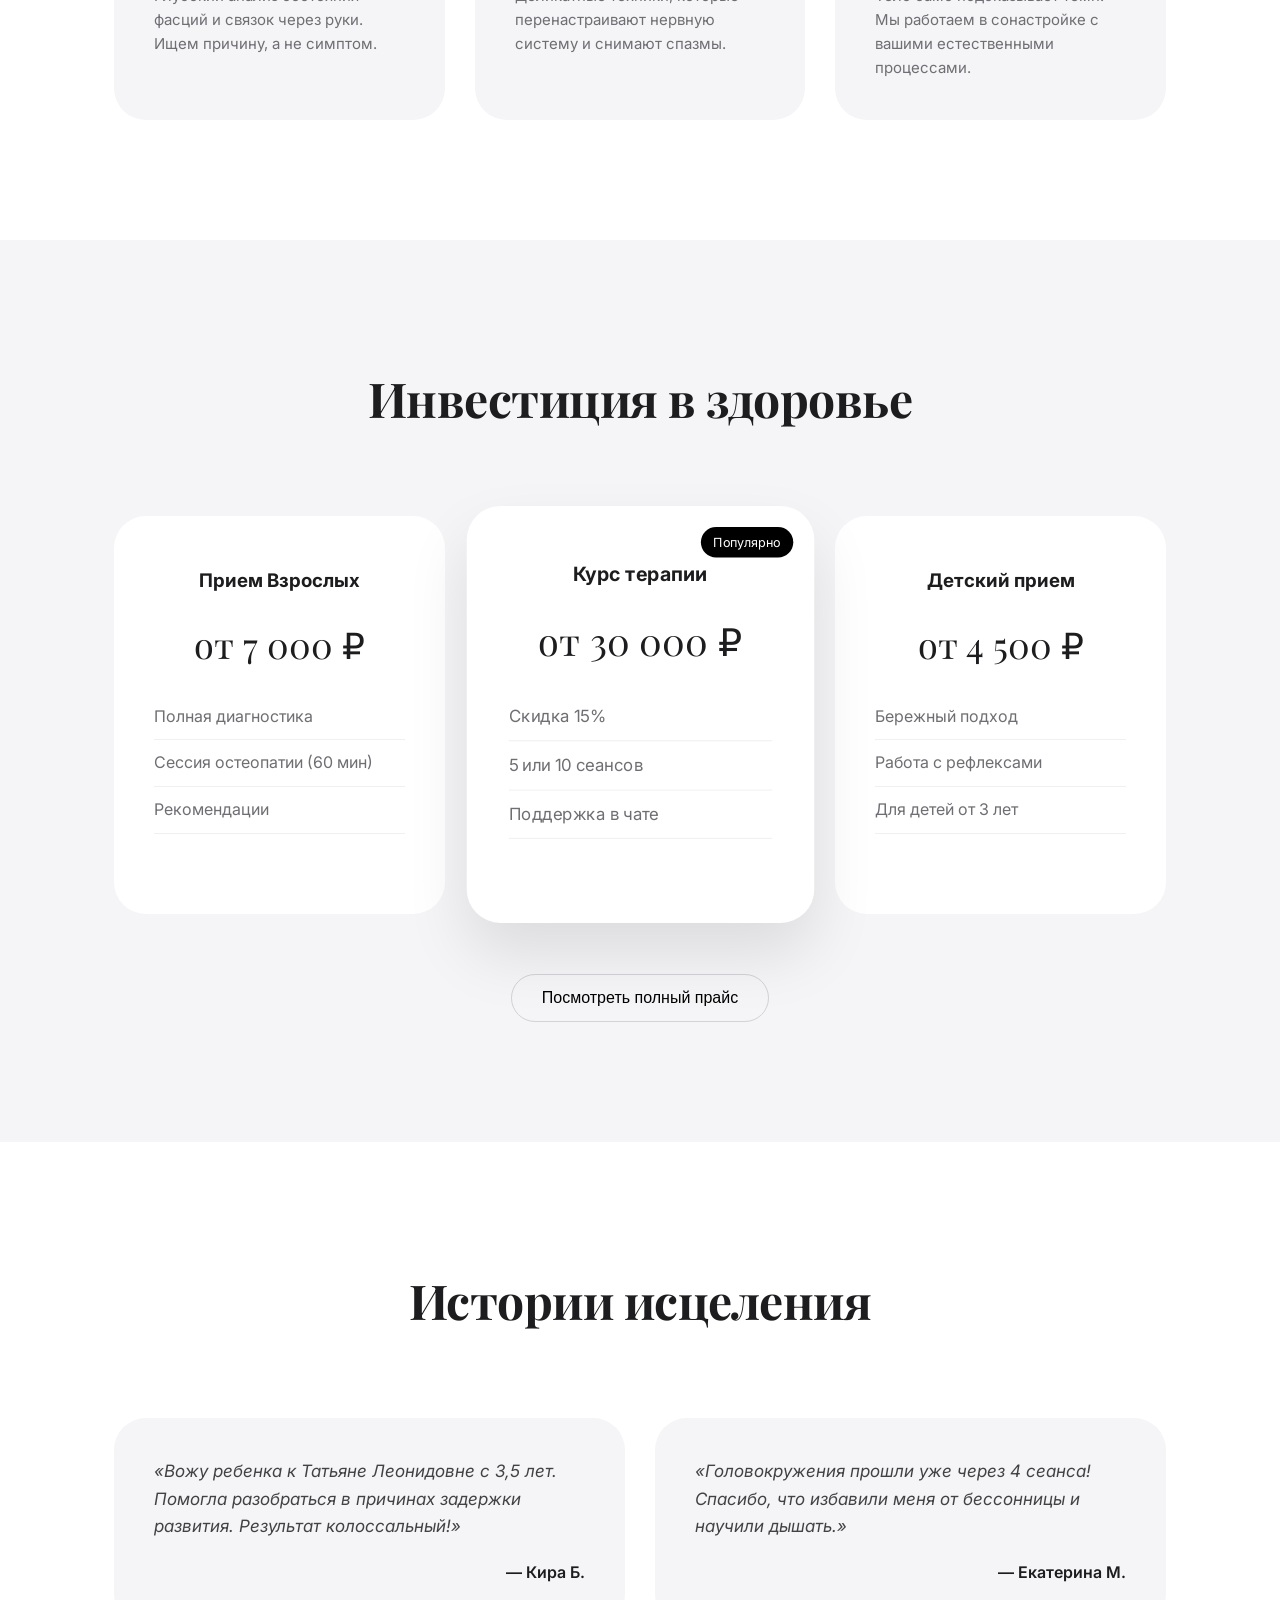
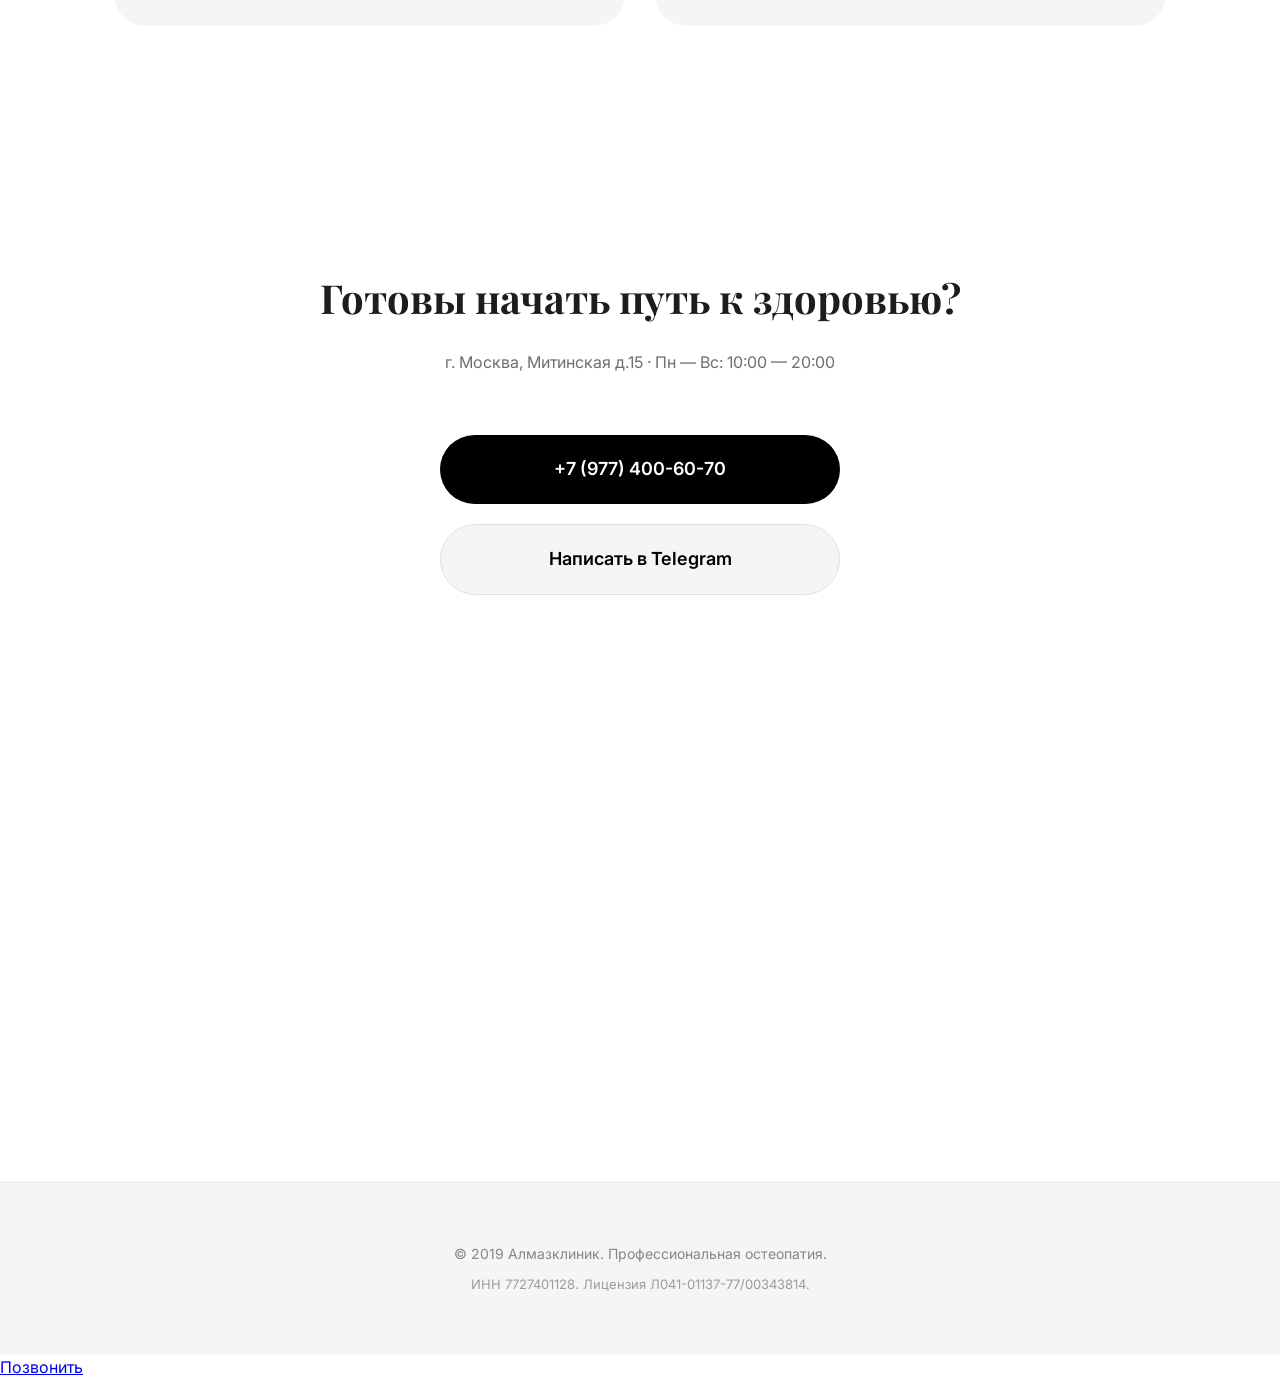
==== commit 67654dc5: "Update index.html" ====
--- a/index.html
+++ b/index.html
@@ -111,7 +111,7 @@
                 <span class="subtitle">Татьяна Леонидовна</span>
                 <h2 class="about-title">Ваше тело в надежных руках</h2>
                 <p class="about-description">
-                    Более 25 лет я посвятила изучению того, как работает наш организм. Остеопатия — это не просто лечение, это искусство слушать тело. Я не даю жестких манипуляций, я даю вашим тканям пространство для восстановления,я помогаю вашему телу найти путь к восстановлению самостоятельно.
+                    Более 25 лет я посвятила изучению того, как работает наш организм. Остеопатия — это не просто лечение, это искусство слушать тело. Я не даю жестких манипуляций, я даю вашим тканям пространство для восстановления и помогаю вашему телу найти путь к восстановлению самостоятельно.
                 </p>
                 <ul class="credentials">
                     <li>✅ Высшее медицинское образование</li>
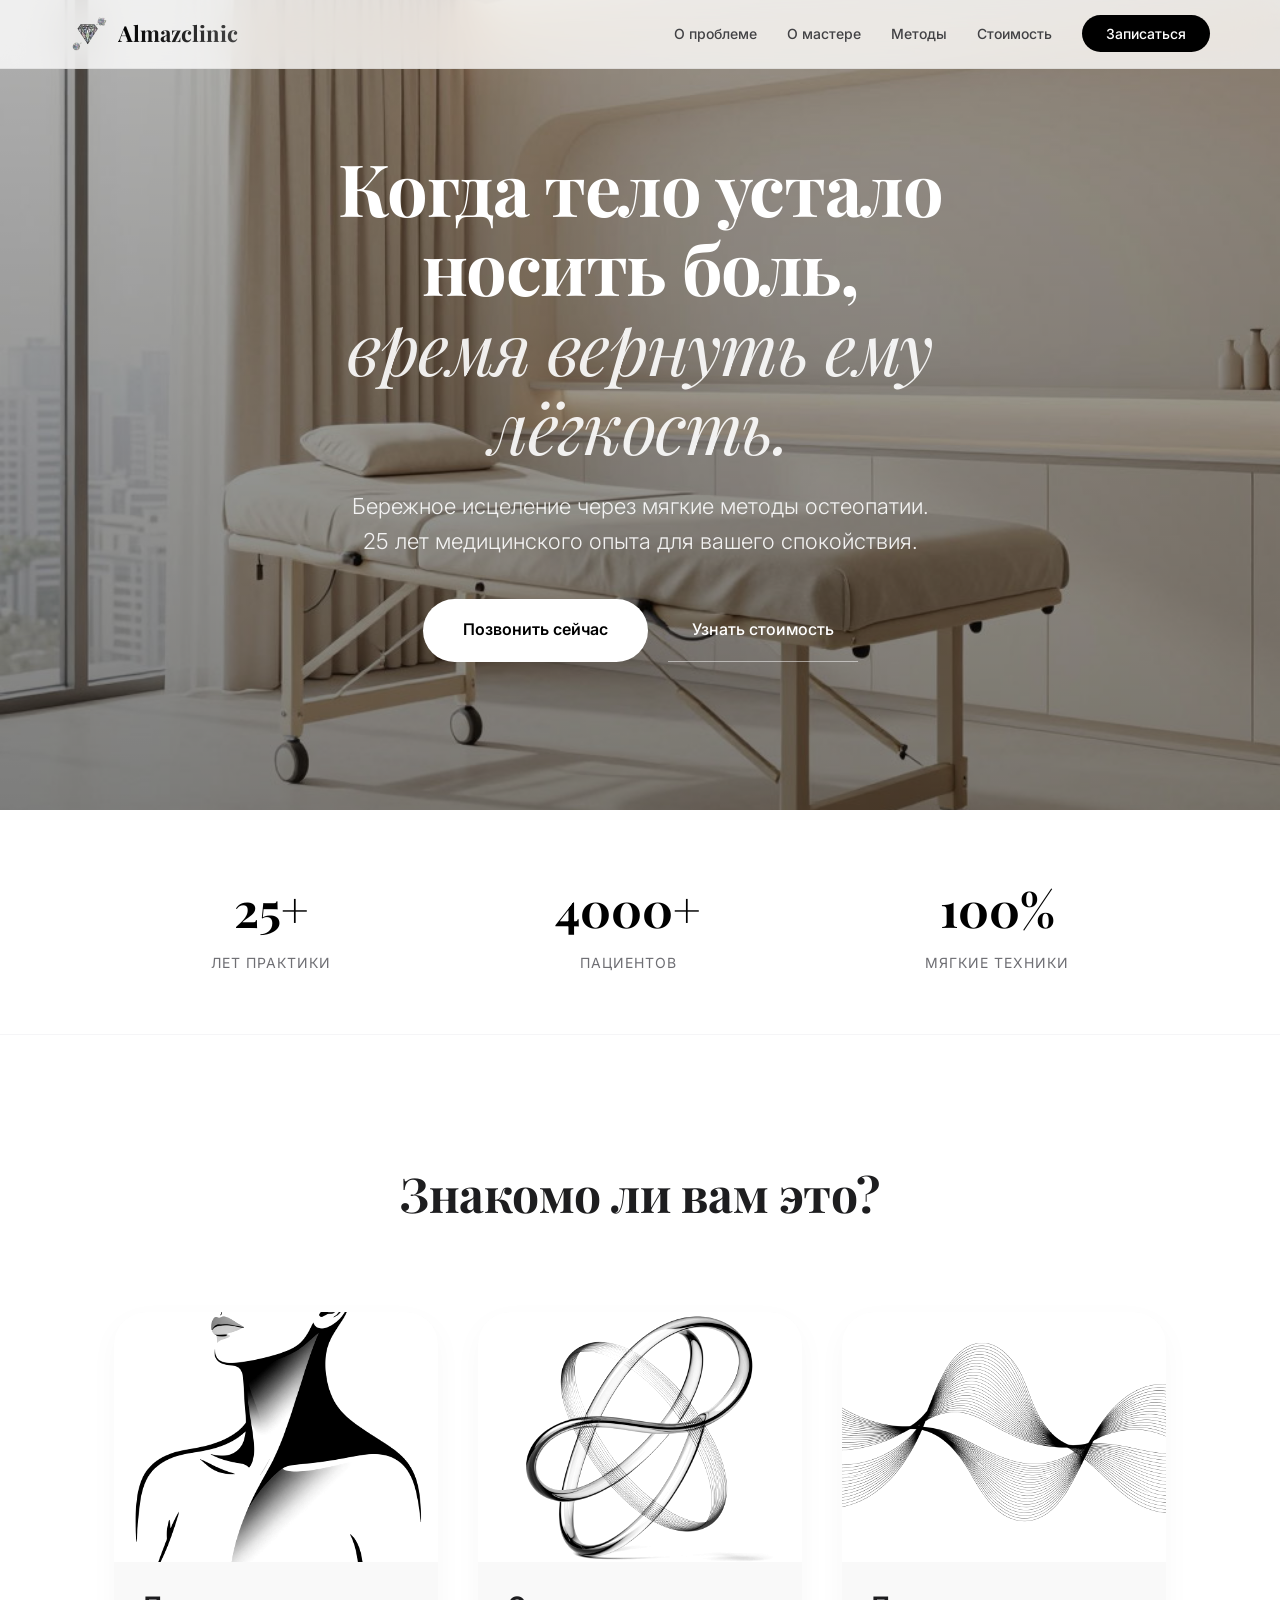
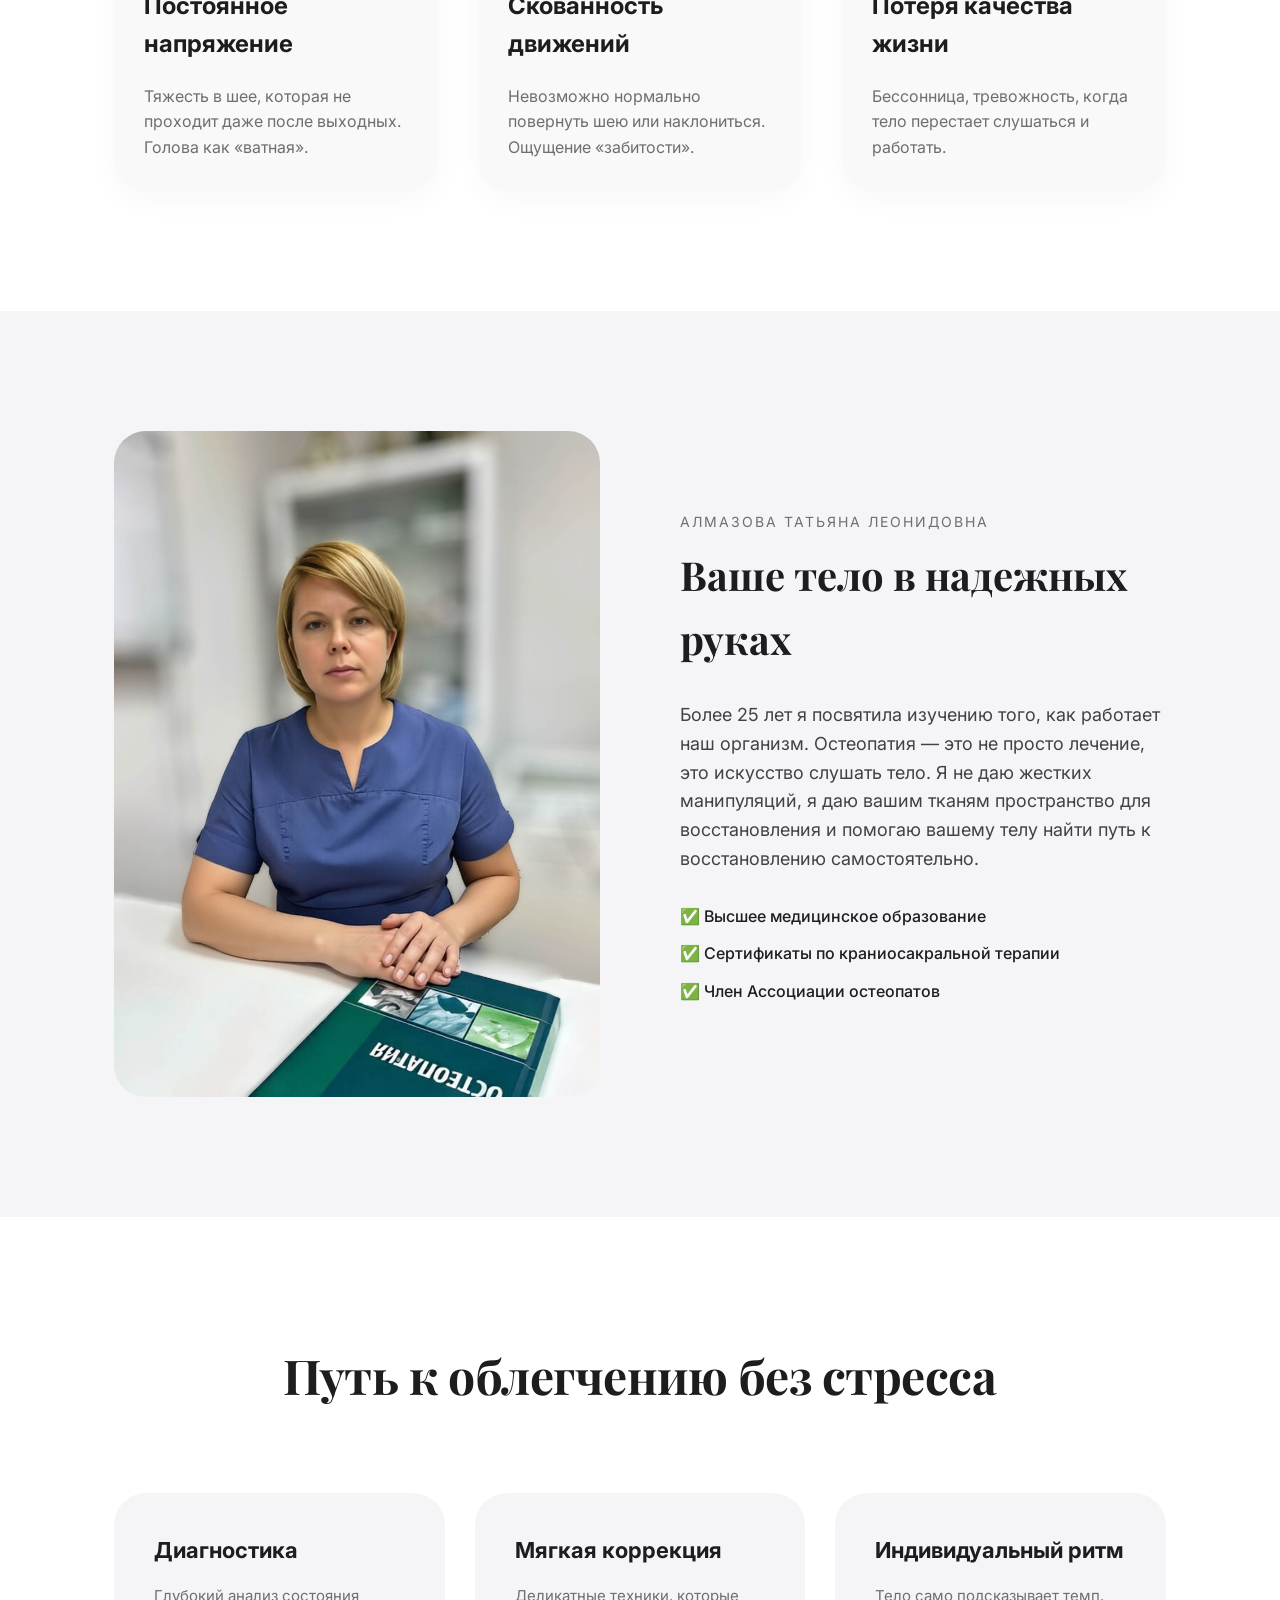
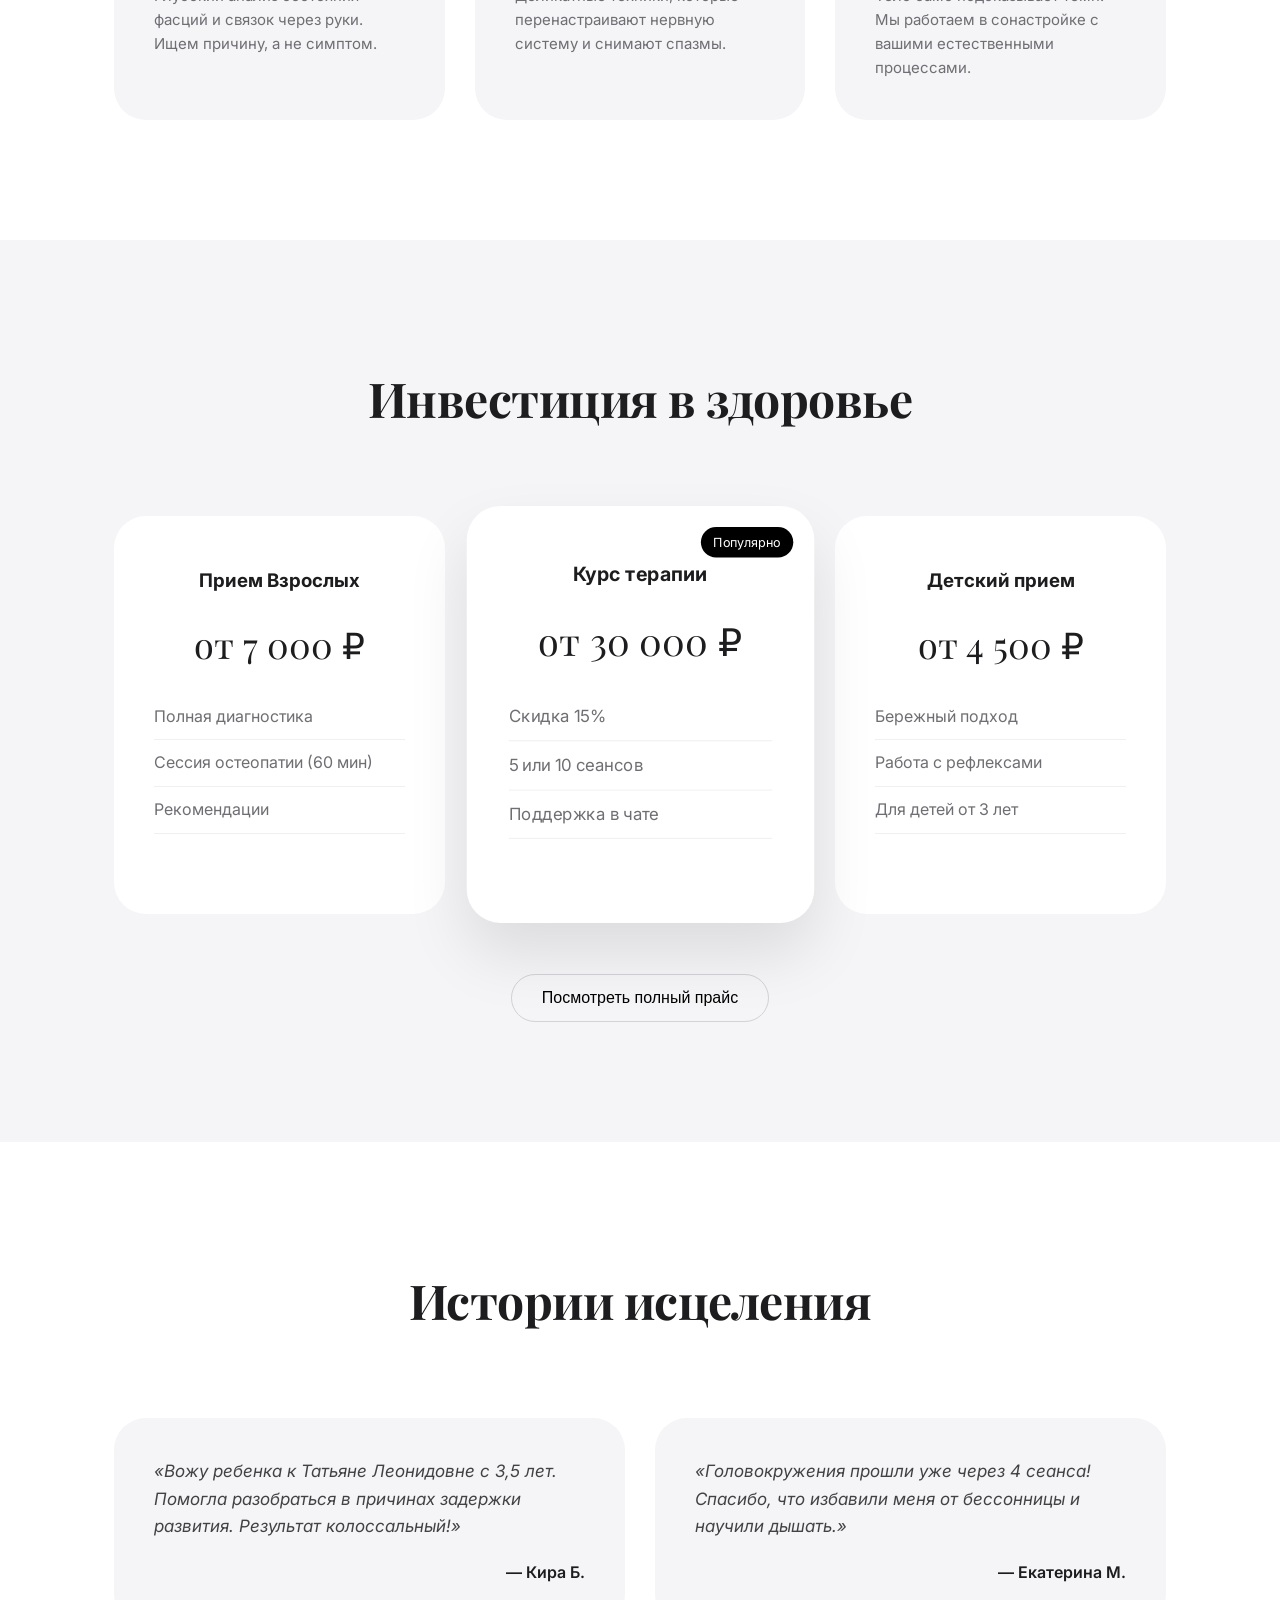
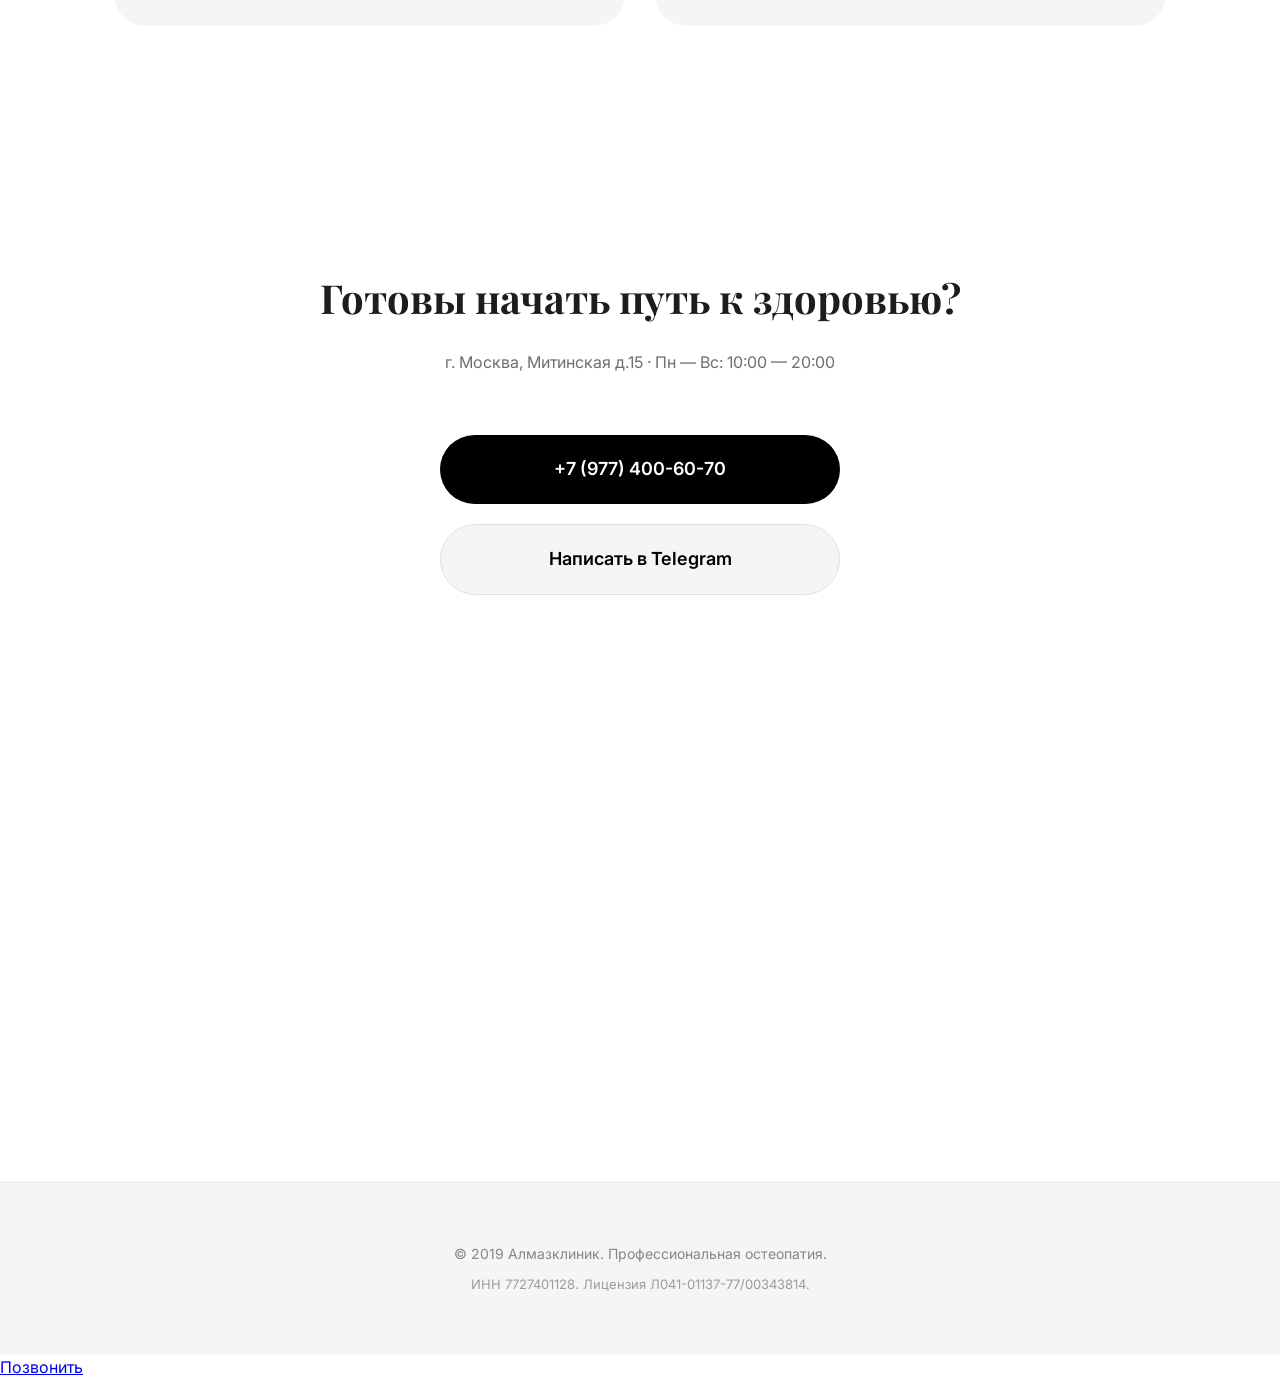
==== commit 1f159c77: "index.html" ====
--- a/index.html
+++ b/index.html
@@ -108,7 +108,7 @@
                 <img src="images/doctor-new.jpg" alt="Татьяна Леонидовна" class="doctor-img">
             </div>
             <div class="about-text">
-                <span class="subtitle">Татьяна Леонидовна</span>
+                <span class="subtitle">Алмазова Татьяна Леонидовна</span>
                 <h2 class="about-title">Ваше тело в надежных руках</h2>
                 <p class="about-description">
                     Более 25 лет я посвятила изучению того, как работает наш организм. Остеопатия — это не просто лечение, это искусство слушать тело. Я не даю жестких манипуляций, я даю вашим тканям пространство для восстановления и помогаю вашему телу найти путь к восстановлению самостоятельно.
